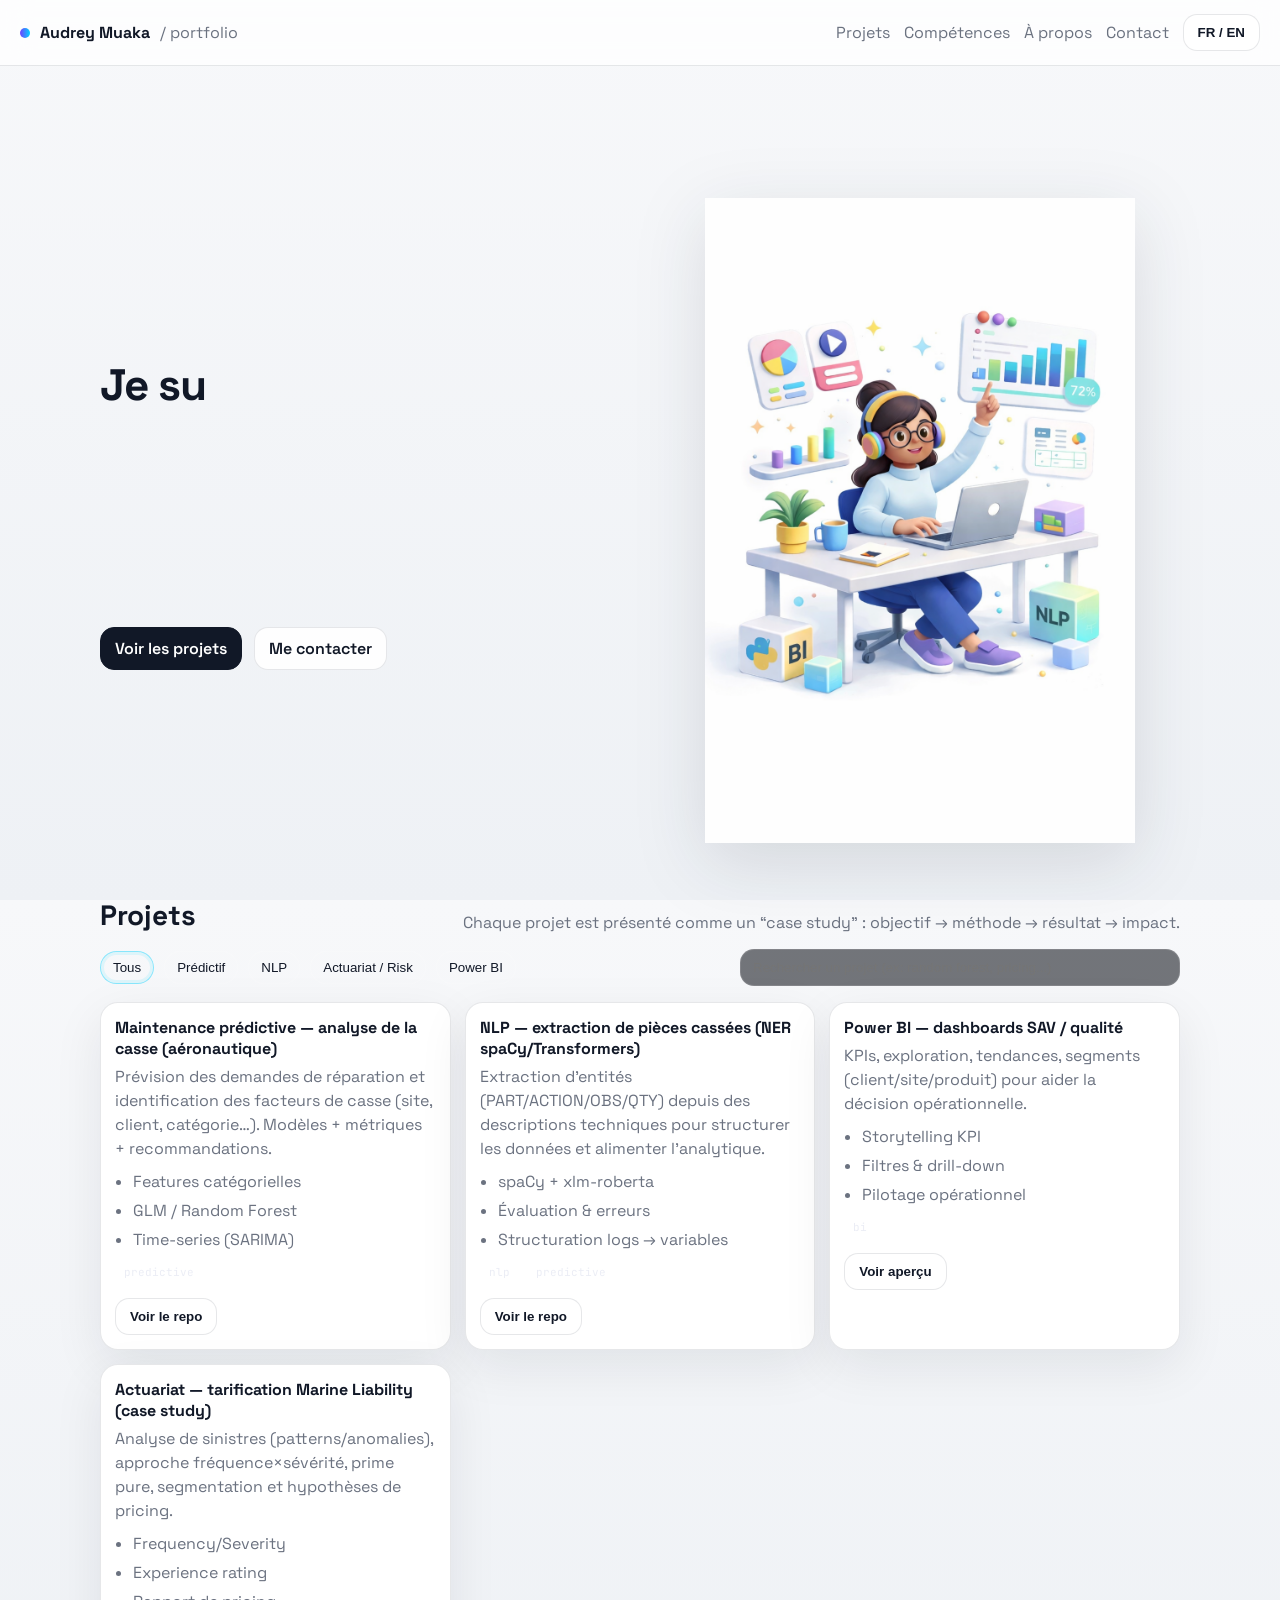
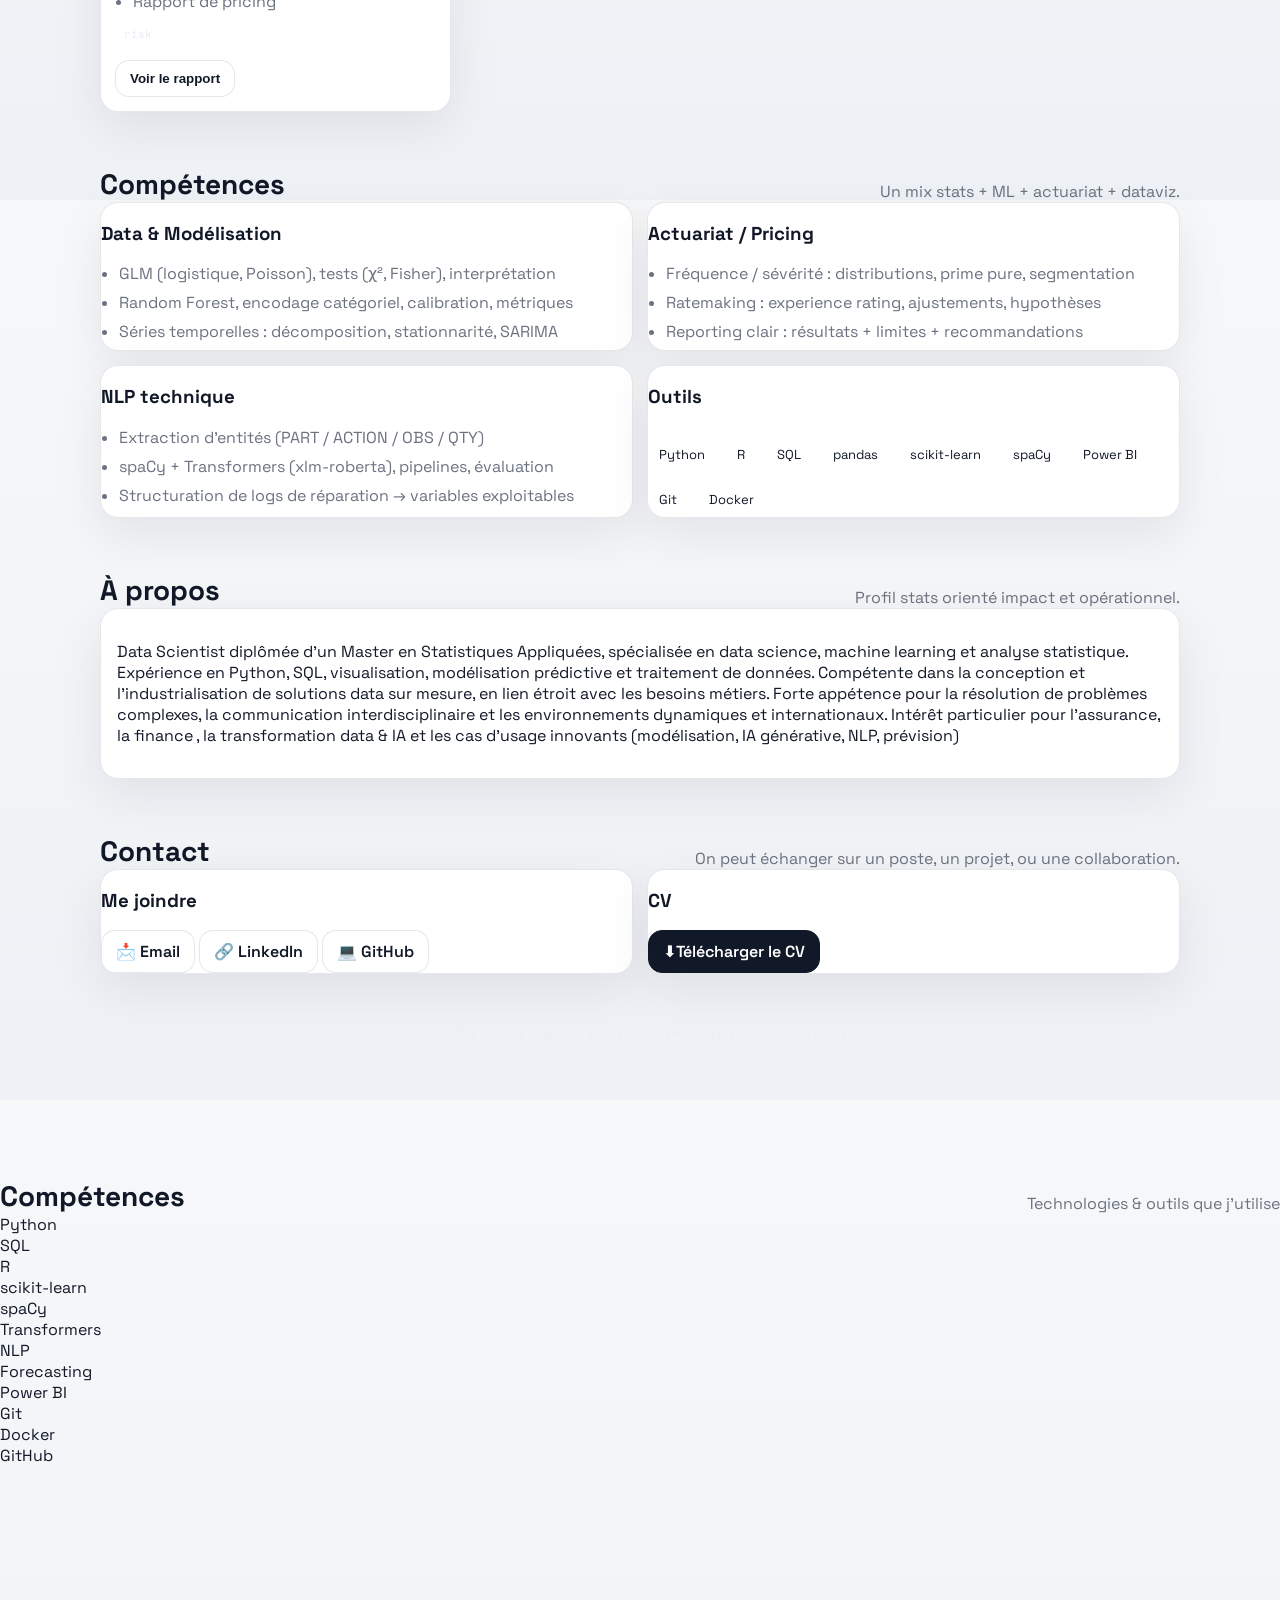
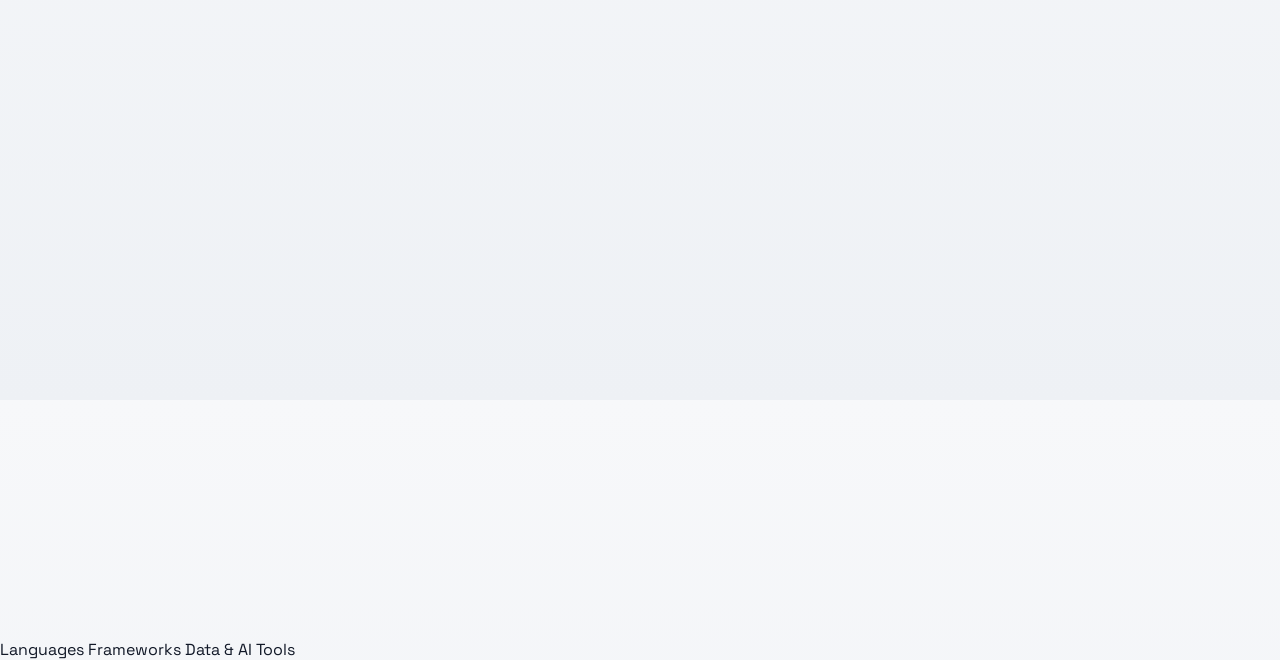
==== index.html @ 226d00ab "Update index.html" ====
<!doctype html>
<html lang="fr" data-lang="fr">
<head>
  <meta charset="utf-8" />
  <meta name="viewport" content="width=device-width,initial-scale=1" />
  <meta name="description" content="Portfolio - Audrey Muaka | Data Scientist" />
  <title>Audrey Muaka — Portfolio</title>

  <link rel="preconnect" href="https://fonts.googleapis.com">
  <link rel="preconnect" href="https://fonts.gstatic.com" crossorigin>
  <link href="https://fonts.googleapis.com/css2?family=Space+Grotesk:wght@400;500;600;700&family=JetBrains+Mono:wght@400;500;700&display=swap" rel="stylesheet">

  <link rel="stylesheet" href="./style.css?v=20" />
</head>

<body>
  
  <!-- <div id="preloader">

  <div class="loader-content">

    <h1 class="loader-name">Audrey Muaka</h1>

    <div class="loader-bar">
      <div class="loader-progress"></div>
    </div>

  </div>

</div> -->

  <div id="preloader">
  <div class="loader-scene">
    <div class="rocket">🚀</div>
    <div class="loader-line"></div>
    <p class="loader-text">Launching portfolio...</p>
  </div>
</div>


  <!-- background effects -->
  <div class="bg-grid" aria-hidden="true"></div>
  <div class="bg-orb orb-1" aria-hidden="true"></div>
  <div class="bg-orb orb-2" aria-hidden="true"></div>
  <div class="noise" aria-hidden="true"></div>

  <header class="topbar">
    <div class="brand">
      <span class="logo-dot"></span>
      <span class="brand-name">Audrey Muaka</span>
      <span class="brand-tag">/ portfolio</span>
    </div>

  <!--  <nav class="nav">
      <a href="#projects" data-i18n="nav_projects">Projets</a>
      <a href="#skills" data-i18n="nav_skills">Compétences</a>
      <a href="#about" data-i18n="nav_about">À propos</a>
      <a href="#contact" data-i18n="nav_contact">Contact</a>

      <button class="btn btn-ghost" id="langBtn" type="button" aria-label="Language switch">
        FR / EN
      </button>
    </nav>-->

<nav class="nav">
  <button class="menu-toggle" id="menuToggle" type="button" aria-label="Ouvrir le menu">
    ☰
  </button>

  <div class="nav-links" id="navLinks">
    <a href="#projects" data-i18n="nav_projects">Projets</a>
    <a href="#skills" data-i18n="nav_skills">Compétences</a>
    <a href="#about" data-i18n="nav_about">À propos</a>
    <a href="#contact" data-i18n="nav_contact">Contact</a>

    <button class="btn btn-ghost" id="langBtn" type="button" aria-label="Language switch">
      FR / EN
    </button>
  </div>
</nav>
    
  </header>

  <main class="container">
    <!-- HERO -->
    <section class="hero">
      <div class="hero-left">
        <!-- <p class="eyebrow" data-i18n="hero_eyebrow">Data Scientist • Statistiques • NLP • Prédictif</p>-->

        <h1 class="title">
          <span id="heroType"></span>
           <!-- <span class="cursor" aria-hidden="true"></span> -->
        </h1>

       <!-- <p class="subtitle" data-i18n="hero_subtitle">
          Focus : maintenance prédictive (aéronautique), extraction d’informations (NLP),
          modélisation (GLM/RF), séries temporelles, dashboards Power BI, et projets actuariat (pricing).
        </p> -->

      <!--  <div class="typing">
          <span class="mono" data-i18n="hero_now">Actuellement :</span>
          <span class="mono" id="typeTarget"></span>
          <span class="cursor" aria-hidden="true"></span>  
        </div>-->

        <div class="hero-cta">
          <a class="btn btn-primary" href="#projects" data-i18n="hero_cta_projects">Voir les projets</a>
          <a class="btn btn-glass" href="#contact" data-i18n="hero_cta_contact">Me contacter</a>
        </div>
      </div>
<!--
        <div class="chips">
          <span class="chip">Python</span>
          <span class="chip">R</span>
          <span class="chip">Power BI</span>
          <span class="chip">spaCy / Transformers</span>
          <span class="chip">GLM</span>
          <span class="chip">Random Forest</span>
        </div>
      </div>
-->
      
      <div class="hero-right">
        <div class="hero-visual">
          <img src="data-hero.png" alt="Illustration data scientist" class="hero-illustration">
        </div>
      </div>
    </section>
 <!--       
      <div class="hero-right">
        <div class="card glass profile-card">
          <div class="profile-top">
            <div class="avatar" aria-hidden="true">
              <div class="avatar-ring"></div>
              <div class="avatar-core"></div>
            </div>
            <div>
              <p class="name">Audrey Muaka</p>
              <p class="role mono" data-i18n="hero_role">Data Scientist • Statistiques</p>
            </div>
          </div>

          <div class="divider"></div>

          <div class="kv">
            <div class="kv-row">
              <span class="kv-k mono" data-i18n="kv_specialties_k">Spécialités</span>
              <span class="kv-v" data-i18n="kv_specialties_v">Prédictif • NLP • QA data • Time series • Pricing</span>
            </div>
            <div class="kv-row">
              <span class="kv-k mono" data-i18n="kv_domains_k">Domaines</span>
              <span class="kv-v" data-i18n="kv_domains_v">Aéronautique • Risk/Assurance • Industrie</span>
            </div>
            <div class="kv-row">
              <span class="kv-k mono" data-i18n="kv_stack_k">Stack</span>
              <span class="kv-v">pandas • scikit-learn • spaCy • Power BI • SQL</span>
            </div>
          </div>

          <div class="divider"></div>

          <div class="quicklinks">
           
            <a class="ql" href="#" target="_blank" rel="noreferrer" data-i18n="link_linkedin">LinkedIn</a>
            <a class="ql" href="https://github.com/admmuaka" target="_blank" rel="noreferrer">GitHub</a>
            <a class="ql" href="#contact" data-i18n="link_email">Email</a>
          </div>
        </div>

        <div class="card glass mini-stats">
          <div class="stat">
            <p class="stat-k mono" data-i18n="stat_projects_k">Projets</p>
            <p class="stat-v" id="statProjects">—</p>
          </div>
          <div class="stat">
            <p class="stat-k mono" data-i18n="stat_focus_k">Focus</p>
            <p class="stat-v" data-i18n="stat_focus_v">Predictive / Actuarial</p>
          </div>
          <div class="stat">
            <p class="stat-k mono" data-i18n="stat_avail_k">Expérience</p>
            <p class="stat-v" data-i18n="stat_avail_v">CDI / CDD / VIE</p>
          </div>
        </div>
      </div>
    </section>
-->
   
    <!-- PROJECTS -->
    <section id="projects" class="section">
      <div class="section-head">
        <h2 data-i18n="projects_title">Projets</h2>
        <p class="section-sub" data-i18n="projects_sub">
          Chaque projet est présenté comme un “case study” : objectif → méthode → résultat → impact.
        </p>
      </div>

      <div class="toolbar">
        <div class="filters">
          <button class="pill active" data-filter="all" data-i18n="filter_all">Tous</button>
          <button class="pill" data-filter="predictive" data-i18n="filter_predictive">Prédictif</button>
          <button class="pill" data-filter="nlp" data-i18n="filter_nlp">NLP</button>
          <button class="pill" data-filter="risk" data-i18n="filter_risk">Actuariat / Risk</button>
          <button class="pill" data-filter="bi" data-i18n="filter_bi">Power BI</button>
        </div>
        <div class="search">
          <input id="searchInput" type="search" data-i18n-placeholder="search_placeholder" placeholder="Rechercher un projet (ex: random forest, pricing...)" />
        </div>
      </div>

      <div class="grid" id="projectsGrid" aria-live="polite"></div>
    </section>

    <!-- SKILLS -->
    <section id="skills" class="section">
      <div class="section-head">
        <h2 data-i18n="skills_title">Compétences</h2>
        <p class="section-sub" data-i18n="skills_sub">Un mix stats + ML + actuariat + dataviz.</p>
      </div>

      <div class="grid-2">
        <div class="card glass">
          <h3 data-i18n="skills_modeling_title">Data & Modélisation</h3>
          <ul class="list">
            <li data-i18n="skills_modeling_1">GLM (logistique, Poisson), tests (χ², Fisher), interprétation</li>
            <li data-i18n="skills_modeling_2">Random Forest, encodage catégoriel, calibration, métriques</li>
            <li data-i18n="skills_modeling_3">Séries temporelles : décomposition, stationnarité, SARIMA</li>
          </ul>
        </div>

        <div class="card glass">
          <h3 data-i18n="skills_act_title">Actuariat / Pricing</h3>
          <ul class="list">
            <li data-i18n="skills_act_1">Fréquence / sévérité : distributions, prime pure, segmentation</li>
            <li data-i18n="skills_act_2">Ratemaking : experience rating, ajustements, hypothèses</li>
            <li data-i18n="skills_act_3">Reporting clair : résultats + limites + recommandations</li>
          </ul>
        </div>

        <div class="card glass">
          <h3 data-i18n="skills_nlp_title">NLP technique</h3>
          <ul class="list">
            <li data-i18n="skills_nlp_1">Extraction d’entités (PART / ACTION / OBS / QTY)</li>
            <li data-i18n="skills_nlp_2">spaCy + Transformers (xlm-roberta), pipelines, évaluation</li>
            <li data-i18n="skills_nlp_3">Structuration de logs de réparation → variables exploitables</li>
          </ul>
        </div>

        <div class="card glass">
          <h3 data-i18n="skills_tools_title">Outils</h3>
          <div class="badges">
            <span class="badge">Python</span>
            <span class="badge">R</span>
            <span class="badge">SQL</span>
            <span class="badge">pandas</span>
            <span class="badge">scikit-learn</span>
            <span class="badge">spaCy</span>
            <span class="badge">Power BI</span>
            <span class="badge">Git</span>
            <span class="badge">Docker</span>
          </div>
        </div>
      </div>
    </section>

    <!-- ABOUT -->
    <section id="about" class="section">
      <div class="section-head">
        <h2 data-i18n="about_title">À propos</h2>
        <p class="section-sub" data-i18n="about_sub">Profil stats orienté impact et opérationnel.</p>
      </div>

      <div class="card glass about">
        <p data-i18n="about_p1">
          Data Scientist diplômée d’un Master en Statistiques Appliquées, spécialisée en data science, machine learning et analyse statistique.<br><br>
Expérience en Python, SQL, visualisation, modélisation prédictive et traitement de données. Compétente dans la conception et l’industrialisation de solutions data sur mesure, en lien étroit avec les besoins métiers.<br><br>
Forte appétence pour la résolution de problèmes complexes, la communication interdisciplinaire et les environnements dynamiques et internationaux.<br><br>
Intérêt particulier pour l’assurance, la finance , la transformation data & IA et les cas d’usage innovants (modélisation, IA générative, NLP, prévision)
        </p>
        <p class="mono tiny" data-i18n="about_hint">
    
        </p>
      </div>
    </section>

    <!-- CONTACT -->
    <section id="contact" class="section">
      <div class="section-head">
        <h2 data-i18n="contact_title">Contact</h2>
        <p class="section-sub" data-i18n="contact_sub">On peut échanger sur un poste, un projet, ou une collaboration.</p>
      </div>

      <div class="grid-2">
        <div class="card glass">
          <h3 data-i18n="contact_reach_title">Me joindre</h3>
          <!--<p class="muted" data-i18n="contact_reach_sub">Remplace les liens ci-dessous par les tiens :</p>-->
          <div class="contact-links">
            <a class="btn btn-glass" href="mailto:audrey.muaka09@email.com">📩 Email</a>
            <a class="btn btn-glass" href="https://www.linkedin.com/in/audreyy761b5" target="_blank" rel="noreferrer">🔗 LinkedIn</a>
            <a class="btn btn-glass" href="https://github.com/admmuaka" target="_blank" rel="noreferrer">💻 GitHub</a>
          </div>
        </div>

        <div class="card glass">
          <h3>CV</h3>
          <p class="muted" data-i18n="cv_sub">
            <!--Mon CV -->
          </p>
          <a class="btn btn-primary" id="cvBtn" href="CV_MUAKA_Audrey_DS.pdf" target="_blank">
            ⬇️ <span data-i18n="cv_download">Télécharger le CV</span>
          </a>
        </div>
      </div>
    </section>

    <footer class="footer">
      <p class="mono tiny">© <span id="year"></span> Audrey Muaka • Built on GitHub Pages • Futuristic UI</p>
    </footer>
  </main>

  <script src="./script.js"></script>
</body>
</html>

<section id="skills-network" class="section">
  <div class="section-head">
    <h2>Compétences</h2>
    <p class="section-sub">Technologies & outils que j’utilise</p>
  </div>

  <div class="skills-map">
    <div class="skill-node lang" style="top: 40px; left: 60px;">Python</div>
    <div class="skill-node lang" style="top: 70px; left: 180px;">SQL</div>
    <div class="skill-node lang" style="top: 140px; left: 120px;">R</div>

    <div class="skill-node framework" style="top: 70px; left: 320px;">scikit-learn</div>
    <div class="skill-node framework" style="top: 150px; left: 260px;">spaCy</div>
    <div class="skill-node framework" style="top: 120px; left: 420px;">Transformers</div>

    <div class="skill-node data" style="top: 220px; left: 180px;">NLP</div>
    <div class="skill-node data" style="top: 260px; left: 330px;">Forecasting</div>
    <div class="skill-node data" style="top: 220px; left: 470px;">Power BI</div>

    <div class="skill-node tool" style="top: 320px; left: 120px;">Git</div>
    <div class="skill-node tool" style="top: 330px; left: 260px;">Docker</div>
    <div class="skill-node tool" style="top: 320px; left: 430px;">GitHub</div>

    <svg class="skills-lines" viewBox="0 0 700 420" preserveAspectRatio="none">
      <line x1="90" y1="60" x2="210" y2="90" />
      <line x1="210" y1="90" x2="150" y2="160" />
      <line x1="210" y1="90" x2="350" y2="95" />
      <line x1="350" y1="95" x2="290" y2="175" />
      <line x1="350" y1="95" x2="450" y2="140" />
      <line x1="290" y1="175" x2="210" y2="245" />
      <line x1="290" y1="175" x2="360" y2="285" />
      <line x1="450" y1="140" x2="500" y2="245" />
      <line x1="210" y1="245" x2="150" y2="345" />
      <line x1="360" y1="285" x2="280" y2="350" />
      <line x1="500" y1="245" x2="460" y2="340" />
      <line x1="150" y1="345" x2="280" y2="350" />
      <line x1="280" y1="350" x2="460" y2="340" />
    </svg>
  </div>

  <div class="skills-legend">
    <span class="legend-pill lang">Languages</span>
    <span class="legend-pill framework">Frameworks</span>
    <span class="legend-pill data">Data & AI</span>
    <span class="legend-pill tool">Tools</span>
  </div>
</section>
---- style.css ----
:root{
  --bg:#FFFFFF;
  --bg2:#F4F6FA;

  --text:#111827;
  --txt: var(--text);
  --muted:#6B7280;

  --card:#FFFFFF;
  --border:rgba(0,0,0,.08);

  --primary:#4F46E5;    /* petite touche couleur */
  --secondary:#22C55E;  /* accent léger */

  --sans:"Space Grotesk", system-ui, sans-serif;
  --mono:"JetBrains Mono", monospace;
  --r:18px;
}
*{box-sizing:border-box}
html,body{height:100%}
body{
  margin:0;
  font-family:var(--sans);
  color:var(--txt);
  background: radial-gradient(1100px 700px at 20% 20%, rgba(110,66,255,.25), transparent 60%),
              radial-gradient(900px 700px at 80% 40%, rgba(0,209,255,.18), transparent 55%),
              radial-gradient(1200px 900px at 40% 90%, rgba(0,255,163,.10), transparent 60%),
              var(--bg);
  overflow-x:hidden;
}

.bg-grid{
  position:fixed; inset:0;
  background-image: linear-gradient(rgba(255,255,255,.05) 1px, transparent 1px),
                    linear-gradient(90deg, rgba(255,255,255,.05) 1px, transparent 1px);
  background-size: 44px 44px;
  mask-image: radial-gradient(closest-side, rgba(0,0,0,.75), transparent);
  opacity:.35;
  pointer-events:none;
}
.bg-orb{
  position:fixed; width:520px; height:520px; border-radius:999px;
  filter: blur(40px);
  opacity:.35;
  pointer-events:none;
}
.orb-1{left:-120px; top:120px; background:rgba(110,66,255,.65)}
.orb-2{right:-140px; top:260px; background:rgba(0,209,255,.55)}
.noise{
  position:fixed; inset:0; pointer-events:none; opacity:.06;
  background-image:url("data:image/svg+xml,%3Csvg xmlns='http://www.w3.org/2000/svg' width='180' height='180'%3E%3Cfilter id='n'%3E%3CfeTurbulence type='fractalNoise' baseFrequency='.9' numOctaves='3' stitchTiles='stitch'/%3E%3C/filter%3E%3Crect width='180' height='180' filter='url(%23n)' opacity='.55'/%3E%3C/svg%3E");
}

.container{max-width:1120px; margin:0 auto; padding:92px 20px 70px}

/*.topbar{
  position:sticky; top:0; z-index:10;
  display:flex; align-items:center; justify-content:space-between;
  padding:14px 20px;
  backdrop-filter: blur(12px);
  background:rgba(7,10,18,.55);
  border-bottom:1px solid rgba(255,255,255,.08);
} */

.topbar{
  position:sticky;
  top:0;
  z-index:10;
  position:relative;
  display:flex;
  align-items:center;
  justify-content:space-between;
  padding:14px 20px;
  backdrop-filter: blur(12px);
  background:rgba(7,10,18,.55);
  border-bottom:1px solid rgba(255,255,255,.08);
}
.brand{display:flex; align-items:center; gap:10px}
.logo-dot{width:10px; height:10px; border-radius:999px; background:linear-gradient(90deg,#6e42ff,#00d1ff)}
.brand-name{font-weight:700}
.brand-tag{color:var(--muted)}
.nav{display:flex; align-items:center; gap:14px; flex-wrap:wrap}
.nav a{color:var(--muted); text-decoration:none}
.nav a:hover{color:var(--txt)}

.mono{font-family:var(--mono)}
.tiny{font-size:12px}
.muted{color:var(--muted)}

/*.hero{display:grid; grid-template-columns: 1.3fr 1fr; gap:26px; align-items:start; padding-top:18px}*/
.hero{display:grid; grid-template-columns: 1fr 1fr; gap:40px; align-items:center; padding-top:40px}

@media (max-width: 920px){ .hero{grid-template-columns:1fr} }

.eyebrow{color:var(--muted); margin:0 0 12px}
/*.title{font-size:44px; line-height:1.02; margin:0 0 14px; letter-spacing:-.02em} */
/*.title{font-size: clamp(32px, 5vw, 44px); line-height:1.05; margin:0 0 14px; letter-spacing:-.02em; height: 5.8em;} */
/*@media (max-width: 560px){ .title{font-size:40px} } */

.neon{
  background: linear-gradient(90deg, #6e42ff, #00d1ff);
  -webkit-background-clip:text;
  background-clip:text;
  color:transparent;
}
.subtitle{color:var(--muted); margin:0 0 16px; max-width:58ch}

.typing{display:flex; gap:10px; align-items:center; margin:10px 0 16px}
/*.cursor{width:10px; height:18px; display:inline-block; background:rgba(233,236,244,.9); animation:blink 1s steps(1) infinite}*/
@keyframes blink{50%{opacity:0}}

.hero-cta{display:flex; gap:12px; flex-wrap:wrap; margin:8px 0 14px}

.chips{display:flex; gap:10px; flex-wrap:wrap}
.chip{
  padding:8px 12px;
  border-radius:999px;
  border:1px solid rgba(255,255,255,.12);
  background:rgba(255,255,255,.05);
  font-size:13px;
}

.card{
  border-radius: var(--r);
  border:1px solid rgba(255,255,255,.10);
  background: var(--card);
  box-shadow: 0 20px 60px rgba(0,0,0,.35);
}
.glass{backdrop-filter: blur(12px)}
.profile-card{padding:16px}
.profile-top{display:flex; gap:14px; align-items:center}
.avatar{position:relative; width:44px; height:44px}
.avatar-ring{
  position:absolute; inset:-3px; border-radius:999px;
  background: conic-gradient(from 180deg, #6e42ff, #00d1ff, #6e42ff);
  filter: blur(.2px);
}
.avatar-core{
  position:absolute; inset:5px; border-radius:999px; background:rgba(7,10,18,.9);
  border:1px solid rgba(255,255,255,.18);
}
.name{margin:0; font-weight:700}
.role{margin:2px 0 0; color:var(--muted)}
.divider{height:1px; background:rgba(255,255,255,.10); margin:14px 0}

.kv{display:flex; flex-direction:column; gap:10px}
.kv-row{display:flex; justify-content:space-between; gap:14px}
.kv-k{color:var(--muted)}
.kv-v{color:var(--txt); text-align:right}

.quicklinks{display:flex; gap:12px; flex-wrap:wrap}
.ql{color:var(--txt); text-decoration:none; padding:8px 10px; border-radius:12px; border:1px solid rgba(255,255,255,.10); background:rgba(255,255,255,.04)}
.ql:hover{background:rgba(255,255,255,.07)}

.mini-stats{display:flex; gap:10px; padding:14px; margin-top:12px}
.stat{flex:1}
.stat-k{color:var(--muted); margin:0}
.stat-v{margin:6px 0 0; font-weight:700}

.section{margin-top:54px}
.section-head{display:flex; align-items:flex-end; justify-content:space-between; gap:14px; flex-wrap:wrap}
.section-head h2{margin:0; font-size:28px}
.section-sub{margin:6px 0 0; color:var(--muted)}

.toolbar{display:flex; gap:12px; align-items:center; justify-content:space-between; flex-wrap:wrap; margin:16px 0}
.filters{display:flex; gap:10px; flex-wrap:wrap}
.pill{
  border-radius:999px;
  border:1px solid rgba(255,255,255,.12);
  background:rgba(255,255,255,.05);
  color:var(--txt);
  padding:8px 12px;
  cursor:pointer;
}
.pill.active{border-color:rgba(0,209,255,.45); box-shadow: 0 0 0 3px rgba(0,209,255,.10) inset}
.search input{
  width:min(440px, 78vw);
  padding:10px 12px;
  border-radius:14px;
  border:1px solid rgba(255,255,255,.12);
  background:rgba(7,10,18,.55);
  color:var(--txt);
  outline:none;
}

.grid{display:grid; grid-template-columns:repeat(3, 1fr); gap:14px}
@media (max-width: 980px){ .grid{grid-template-columns:repeat(2,1fr)} }
@media (max-width: 640px){ .grid{grid-template-columns:1fr} }

.project{padding:14px}
.project h3{margin:0 0 6px; font-size:16px}
.project p{margin:0 0 10px; color:var(--muted); line-height:1.5}
.tags{display:flex; gap:8px; flex-wrap:wrap; margin-top:8px}
.tag{
  font-family:var(--mono);
  font-size:11px;
  padding:6px 8px;
  border-radius:999px;
  border:1px solid rgba(255,255,255,.12);
  background:rgba(255,255,255,.04);
  color:rgba(233,236,244,.92);
}

.grid-2{display:grid; grid-template-columns:repeat(2,1fr); gap:14px}
@media (max-width: 820px){ .grid-2{grid-template-columns:1fr} }

.list{margin:10px 0 0; padding-left:18px; color:var(--muted)}
.list li{margin:8px 0}

.badges{display:flex; gap:10px; flex-wrap:wrap; padding:10px 0 0}
.badge{padding:8px 10px; border-radius:12px; border:1px solid rgba(255,255,255,.10); background:rgba(255,255,255,.04); font-size:13px}

.about{padding:16px}
.footer{margin-top:52px; text-align:center; color:rgba(233,236,244,.65)}

.btn{
  display:inline-flex; align-items:center; justify-content:center;
  padding:10px 14px;
  border-radius:14px;
  border:1px solid rgba(255,255,255,.12);
  text-decoration:none;
  color:var(--txt);
  cursor:pointer;
  font-weight:600;
  background:rgba(255,255,255,.04);
}
.btn:hover{background:rgba(255,255,255,.07)}
.btn-primary{
  background:linear-gradient(90deg, rgba(110,66,255,.85), rgba(0,209,255,.75));
  border-color:rgba(255,255,255,.18);
}
.btn-primary:hover{filter:brightness(1.06)}
.btn-glass{background:rgba(255,255,255,.05)}
.btn-ghost{background:transparent}
/* BACKGROUND */
body{
  background: linear-gradient(180deg, var(--bg), var(--bg2));
}

/* CARDS blanches comme sur le template */
.card{
  background: var(--card);
  color:#2f3640;
}

/* TITRES avec accent rouge */
.neon{
  color: var(--primary);
}

/* BOUTONS */
.btn-primary{
  background: linear-gradient(90deg, var(--primary), var(--secondary));
  border:none;
  color:#fff;
}

/* TOPBAR */
.topbar{
  background: rgba(47,54,64,0.85);
  color: white;
}

/* LINKS */
.nav a{
  color:#dcdde1;
}

.nav a:hover{
  color:white;
}
.neon{
  color: inherit !important;
  text-shadow: none !important;
  filter: none !important;
}
/* ===== CLEAN MODERN OVERRIDE (NO NEON / NO ORBS) ===== */

/* 1) stop the "orbs/grid/noise" layers */
.bg-grid, .bg-orb, .noise { display:none !important; }

/* 2) modern neutral background */
:root{
  --bg:#F7F8FA;
  --bg2:#EEF1F5;
  --text:#111827;
  --muted:#6B7280;
  --card:#FFFFFF;
  --border:rgba(17,24,39,.10);

  /* accents sobres */
  --primary:#2F3640;
  --secondary:#4B5563;
}

/* 3) make sure body uses the right variables */
body{
  color: var(--text) !important;
  background: linear-gradient(180deg, var(--bg), var(--bg2)) !important;
}

/* 4) remove neon effect everywhere */
.neon{
  color: inherit !important;
  background: none !important;
  -webkit-background-clip: initial !important;
  background-clip: initial !important;
  text-shadow: none !important;
  filter: none !important;
}

/* 5) clean topbar */
.topbar{
  background: rgba(255,255,255,.75) !important;
  border-bottom: 1px solid var(--border) !important;
  backdrop-filter: blur(14px) !important;
  color: var(--text) !important;
}
.nav a{ color: var(--muted) !important; }
.nav a:hover{ color: var(--text) !important; }

/* 6) cards clean */
.card{
  background: var(--card) !important;
  border: 1px solid var(--border) !important;
  box-shadow: 0 16px 50px rgba(15,23,42,.08) !important;
  color: var(--text) !important;
}

/* 7) buttons sober */
.btn{
  border: 1px solid var(--border) !important;
  background: rgba(255,255,255,.9) !important;
  color: var(--text) !important;
}
.btn-primary{
  background: #111827 !important;
  border-color: #111827 !important;
  color: #fff !important;
}
/* HERO multi-line typing */
/*#heroType{
  white-space: pre-line;         
  display:inline-block;
}*/

/* curseur un peu plus visible dans un grand titre */
/*.title .cursor{
  width:10px;
  height:1em;
  display:inline-block;
  margin-left:6px;
  background: rgba(17,24,39,.65);
  animation: blink 1s steps(1) infinite;
}
@keyframes blink{50%{opacity:0}} */


/* #heroType {
  white-space: normal;
  max-width: 22ch;
  line-height: 1.3;
} */

#heroType {
  display: block;
  white-space: normal;
  max-width: 22ch;
  line-height: 1.3;
  /*height: 3.2em;
  overflow: hidden;*/
}
/*.title{
    min-height: 5.8em;
} */
.title{font-size: clamp(32px, 5vw, 44px); 
       line-height:1.05; 
       margin:0 0 14px; 
       letter-spacing:-.02em; 
       min-height: 5.8em;}

#typeTarget{
  display: inline-block;
  width: 34ch;
}

.typing{
  min-height: 1.8em;
}

/* #preloader{
  position:fixed;
  inset:0;
  background:#F7F8FA;
  display:flex;
  align-items:center;
  justify-content:center;
  z-index:9999;
  transition:opacity .6s ease, visibility .6s ease;
}

.loader-content{
  text-align:center;
}

.loader-name{
  font-size:40px;
  margin-bottom:30px;
  font-weight:700;
}

.loader-bar{
  width:200px;
  height:6px;
  background:#e5e7eb;
  border-radius:10px;
  overflow:hidden;
}

.loader-progress{
  height:100%;
  width:0%;
  background:#6366F1;
  animation:loadbar 1.8s ease forwards;
}

@keyframes loadbar{
  0%{width:0%}
  100%{width:100%}
}


#preloader{
  position: fixed;
  inset: 0;
  background: #F7F8FA;
  display: flex;
  align-items: center;
  justify-content: center;
  z-index: 9999;
  transition: opacity .6s ease, visibility .6s ease;
}

.loader-scene{
  width: min(80vw, 420px);
  text-align: center;
}

.loader-line{
  position: relative;
  width: 100%;
  height: 4px;
  background: rgba(17,24,39,.12);
  border-radius: 999px;
  overflow: hidden;
  margin: 18px 0 16px;
}

.rocket{
  font-size: 40px;
  width: fit-content;
  animation: rocketMove 2.2s ease-in-out forwards;
  transform: translateX(0);
}

.loader-text{
  margin: 0;
  font-family: var(--mono);
  color: #6B7280;
  font-size: 14px;
  letter-spacing: .08em;
}

@keyframes rocketMove{
  0%{
    transform: translateX(0) rotate(0deg);
    opacity: 0.2;
  }
  15%{
    opacity: 1;
  }
  100%{
    transform: translateX(calc(min(80vw, 420px) - 48px)) rotate(8deg);
    opacity: 1;
  }
}
*/

/* ================= PRELOADER ================= */

#preloader{
  position: fixed;
  inset: 0;
  background: #F7F8FA;
  display: flex;
  align-items: center;
  justify-content: center;
  z-index: 9999;
  transition: opacity .6s ease, visibility .6s ease;
}

/* container animation */
.loader-scene{
  width: min(80vw, 420px);
  text-align: center;
}

/* rocket */
.rocket{
  font-size: 42px;
  width: fit-content;
  animation: rocketMove 2.2s ease-in-out forwards;
}

/* progress line */
.loader-line{
  position: relative;
  width: 100%;
  height: 4px;
  background: rgba(17,24,39,.12);
  border-radius: 999px;
  overflow: hidden;
  margin: 18px 0 16px;
}

/* animated progress */
.loader-line::after{
  content:"";
  position:absolute;
  inset:0;
  width:0%;
  background:#111827;
  animation: lineLoad 2.2s ease-in-out forwards;
}

/* text */
.loader-text{
  margin:0;
  font-family: var(--mono);
  color:#6B7280;
  font-size:14px;
  letter-spacing:.08em;
}

/* animations */

@keyframes rocketMove{
  0%{
    transform: translateX(0) rotate(0deg);
    opacity:0.2;
  }

  15%{
    opacity:1;
  }

  100%{
    transform: translateX(calc(min(80vw,420px) - 48px)) rotate(8deg);
    opacity:1;
  }
}

@keyframes lineLoad{
  from{width:0%}
  to{width:100%}
}

/*.menu-toggle{
  display:none;
  font-size:28px;
  background:none;
  border:none;
  cursor:pointer;
}

.nav-links{
  display:flex;
  gap:14px;
  align-items:center;
}*/

/* version mobile */

/* @media (max-width:768px){

  .menu-toggle{
  display:none;
  font-size:32px;
  background:none;
  border:none;
  cursor:pointer;
  color:var(--text);
  line-height:1;
}

.nav-links{
  display:flex;
  gap:14px;
  align-items:center;
}

@media (max-width:768px){

  .nav{
    position:relative;
  }

  .menu-toggle{
    display:block;
    z-index:1002;
  }

  .nav-links{
    position:absolute;
    top:60px;
    right:0;
    min-width:220px;
    background:#fff;
    border:1px solid rgba(17,24,39,.08);
    border-radius:16px;
    padding:18px;
    box-shadow:0 12px 30px rgba(0,0,0,.10);

    flex-direction:column;
    align-items:flex-start;
    gap:16px;

    display:none;
    z-index:1001;
  }

  .nav-links.active{
    display:flex;
  }

  .nav-links a,
  .nav-links button{
    width:100%;
  }
}
@media (max-width:768px){
  .topbar{
    padding:14px 12px;
  }

  .nav{
    margin-left:auto;
  }

  .menu-toggle{
    display:block;
    margin:0;
    padding:0;
  }
} */


.menu-toggle{
  display:none;
  font-size:32px;
  background:none;
  border:none;
  cursor:pointer;
  color:var(--text);
  line-height:1;
}

.nav-links{
  display:flex;
  gap:14px;
  align-items:center;
}

/* ===== MOBILE ===== */

@media (max-width:768px){

  .topbar{
    position: relative;
    padding: 14px 12px;
    display: flex;
    align-items: center;
  }

  .brand{
    display: flex;
    align-items: center;
    gap: 10px;
    max-width: calc(100% - 52px);
  }

  .nav{
    position: absolute;
    right: 6px;
    top: 50%;
    transform: translateY(-50%);
    display: flex;
    align-items: center;
    margin: 0;
  }

  .menu-toggle{
    display: block;
    margin: 0;
    padding: 0;
    border: none;
    background: none;
    font-size: 32px;
    line-height: 1;
    color: var(--text);
  }

  .nav-links{
    position: absolute;
    top: 48px;
    right: 0;
    min-width: 220px;
    background: #fff;
    border: 1px solid rgba(17,24,39,.08);
    border-radius: 16px;
    padding: 18px;
    box-shadow: 0 12px 30px rgba(0,0,0,.10);
    flex-direction: column;
    align-items: flex-start;
    gap: 16px;
    display: none;
    z-index: 1001;
  }

  .nav-links.active{
    display: flex;
  }

  .nav-links a,
  .nav-links button{
    width: 100%;
  }
}

.hero-right{
  display:flex;
  align-items:center;
  justify-content:center;
}

.hero-visual{
  width:100%;
  display:flex;
  align-items:center;
  justify-content:center;
}

.hero-illustration{
  width:min(100%, 430px);
  height:auto;
  display:block;
  animation: floatHero 4s ease-in-out infinite;
  filter: drop-shadow(0 18px 35px rgba(15,23,42,.12));
}

@keyframes floatHero{
  0%{ transform: translateY(0); }
  50%{ transform: translateY(-10px); }
  100%{ transform: translateY(0); }
}

.hero-left{
  max-width:620px;
}
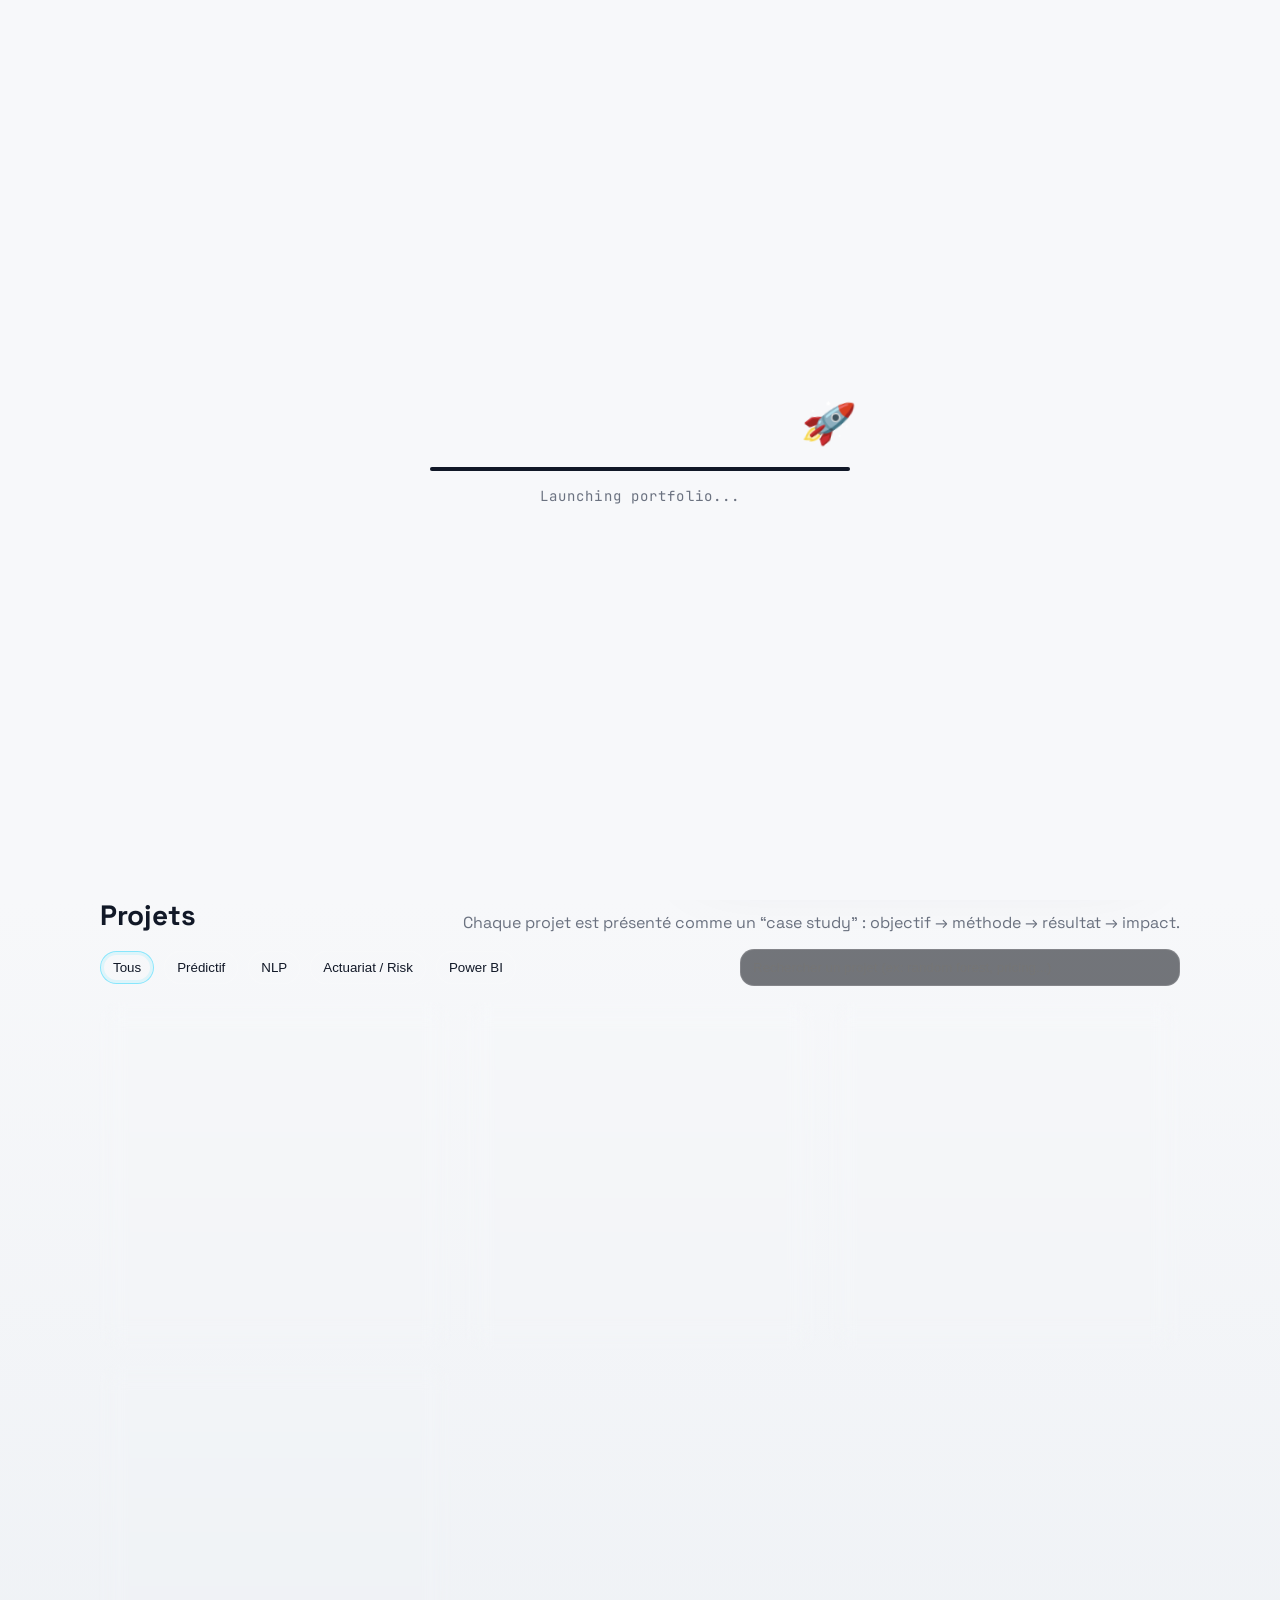
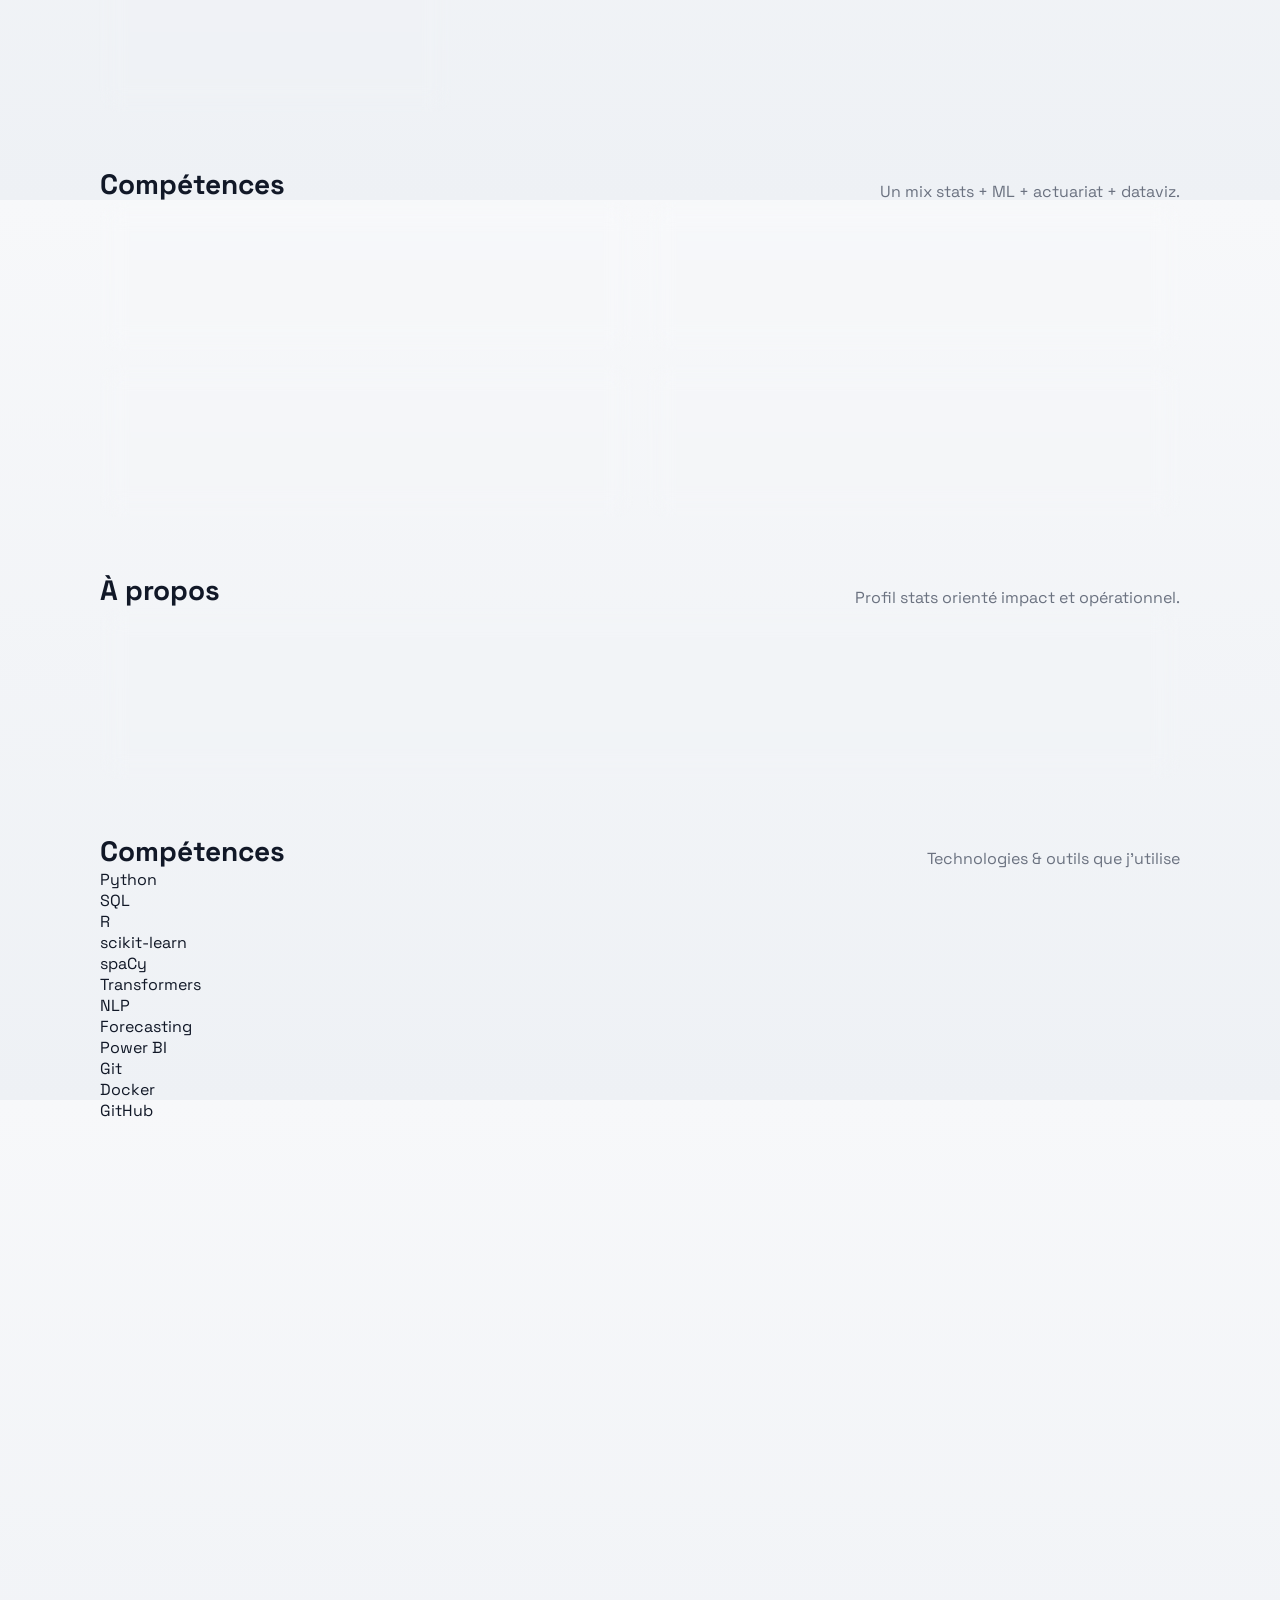
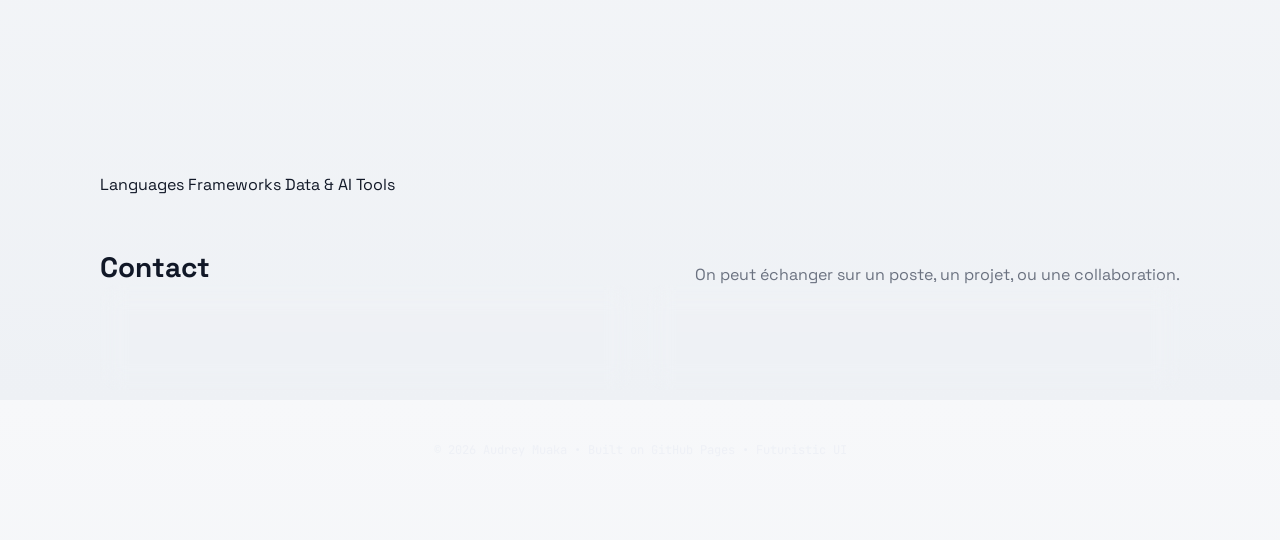
==== commit 3afd312e: "Update index.html" ====
--- a/index.html
+++ b/index.html
@@ -282,46 +282,9 @@
       </div>
     </section>
 
-    <!-- CONTACT -->
-    <section id="contact" class="section">
-      <div class="section-head">
-        <h2 data-i18n="contact_title">Contact</h2>
-        <p class="section-sub" data-i18n="contact_sub">On peut échanger sur un poste, un projet, ou une collaboration.</p>
-      </div>
-
-      <div class="grid-2">
-        <div class="card glass">
-          <h3 data-i18n="contact_reach_title">Me joindre</h3>
-          <!--<p class="muted" data-i18n="contact_reach_sub">Remplace les liens ci-dessous par les tiens :</p>-->
-          <div class="contact-links">
-            <a class="btn btn-glass" href="mailto:audrey.muaka09@email.com">📩 Email</a>
-            <a class="btn btn-glass" href="https://www.linkedin.com/in/audreyy761b5" target="_blank" rel="noreferrer">🔗 LinkedIn</a>
-            <a class="btn btn-glass" href="https://github.com/admmuaka" target="_blank" rel="noreferrer">💻 GitHub</a>
-          </div>
-        </div>
-
-        <div class="card glass">
-          <h3>CV</h3>
-          <p class="muted" data-i18n="cv_sub">
-            <!--Mon CV -->
-          </p>
-          <a class="btn btn-primary" id="cvBtn" href="CV_MUAKA_Audrey_DS.pdf" target="_blank">
-            ⬇️ <span data-i18n="cv_download">Télécharger le CV</span>
-          </a>
-        </div>
-      </div>
-    </section>
-
-    <footer class="footer">
-      <p class="mono tiny">© <span id="year"></span> Audrey Muaka • Built on GitHub Pages • Futuristic UI</p>
-    </footer>
-  </main>
-
-  <script src="./script.js"></script>
-</body>
-</html>
-
-<section id="skills-network" class="section">
+  <!-- SKILLS NETWORK -->
+
+  <section id="skills-network" class="section">
   <div class="section-head">
     <h2>Compétences</h2>
     <p class="section-sub">Technologies & outils que j’utilise</p>
@@ -371,3 +334,45 @@
 
 
 
+
+    
+
+    <!-- CONTACT -->
+    <section id="contact" class="section">
+      <div class="section-head">
+        <h2 data-i18n="contact_title">Contact</h2>
+        <p class="section-sub" data-i18n="contact_sub">On peut échanger sur un poste, un projet, ou une collaboration.</p>
+      </div>
+
+      <div class="grid-2">
+        <div class="card glass">
+          <h3 data-i18n="contact_reach_title">Me joindre</h3>
+          <!--<p class="muted" data-i18n="contact_reach_sub">Remplace les liens ci-dessous par les tiens :</p>-->
+          <div class="contact-links">
+            <a class="btn btn-glass" href="mailto:audrey.muaka09@email.com">📩 Email</a>
+            <a class="btn btn-glass" href="https://www.linkedin.com/in/audreyy761b5" target="_blank" rel="noreferrer">🔗 LinkedIn</a>
+            <a class="btn btn-glass" href="https://github.com/admmuaka" target="_blank" rel="noreferrer">💻 GitHub</a>
+          </div>
+        </div>
+
+        <div class="card glass">
+          <h3>CV</h3>
+          <p class="muted" data-i18n="cv_sub">
+            <!--Mon CV -->
+          </p>
+          <a class="btn btn-primary" id="cvBtn" href="CV_MUAKA_Audrey_DS.pdf" target="_blank">
+            ⬇️ <span data-i18n="cv_download">Télécharger le CV</span>
+          </a>
+        </div>
+      </div>
+    </section>
+
+    <footer class="footer">
+      <p class="mono tiny">© <span id="year"></span> Audrey Muaka • Built on GitHub Pages • Futuristic UI</p>
+    </footer>
+  </main>
+
+  <script src="./script.js"></script>
+</body>
+</html>
+
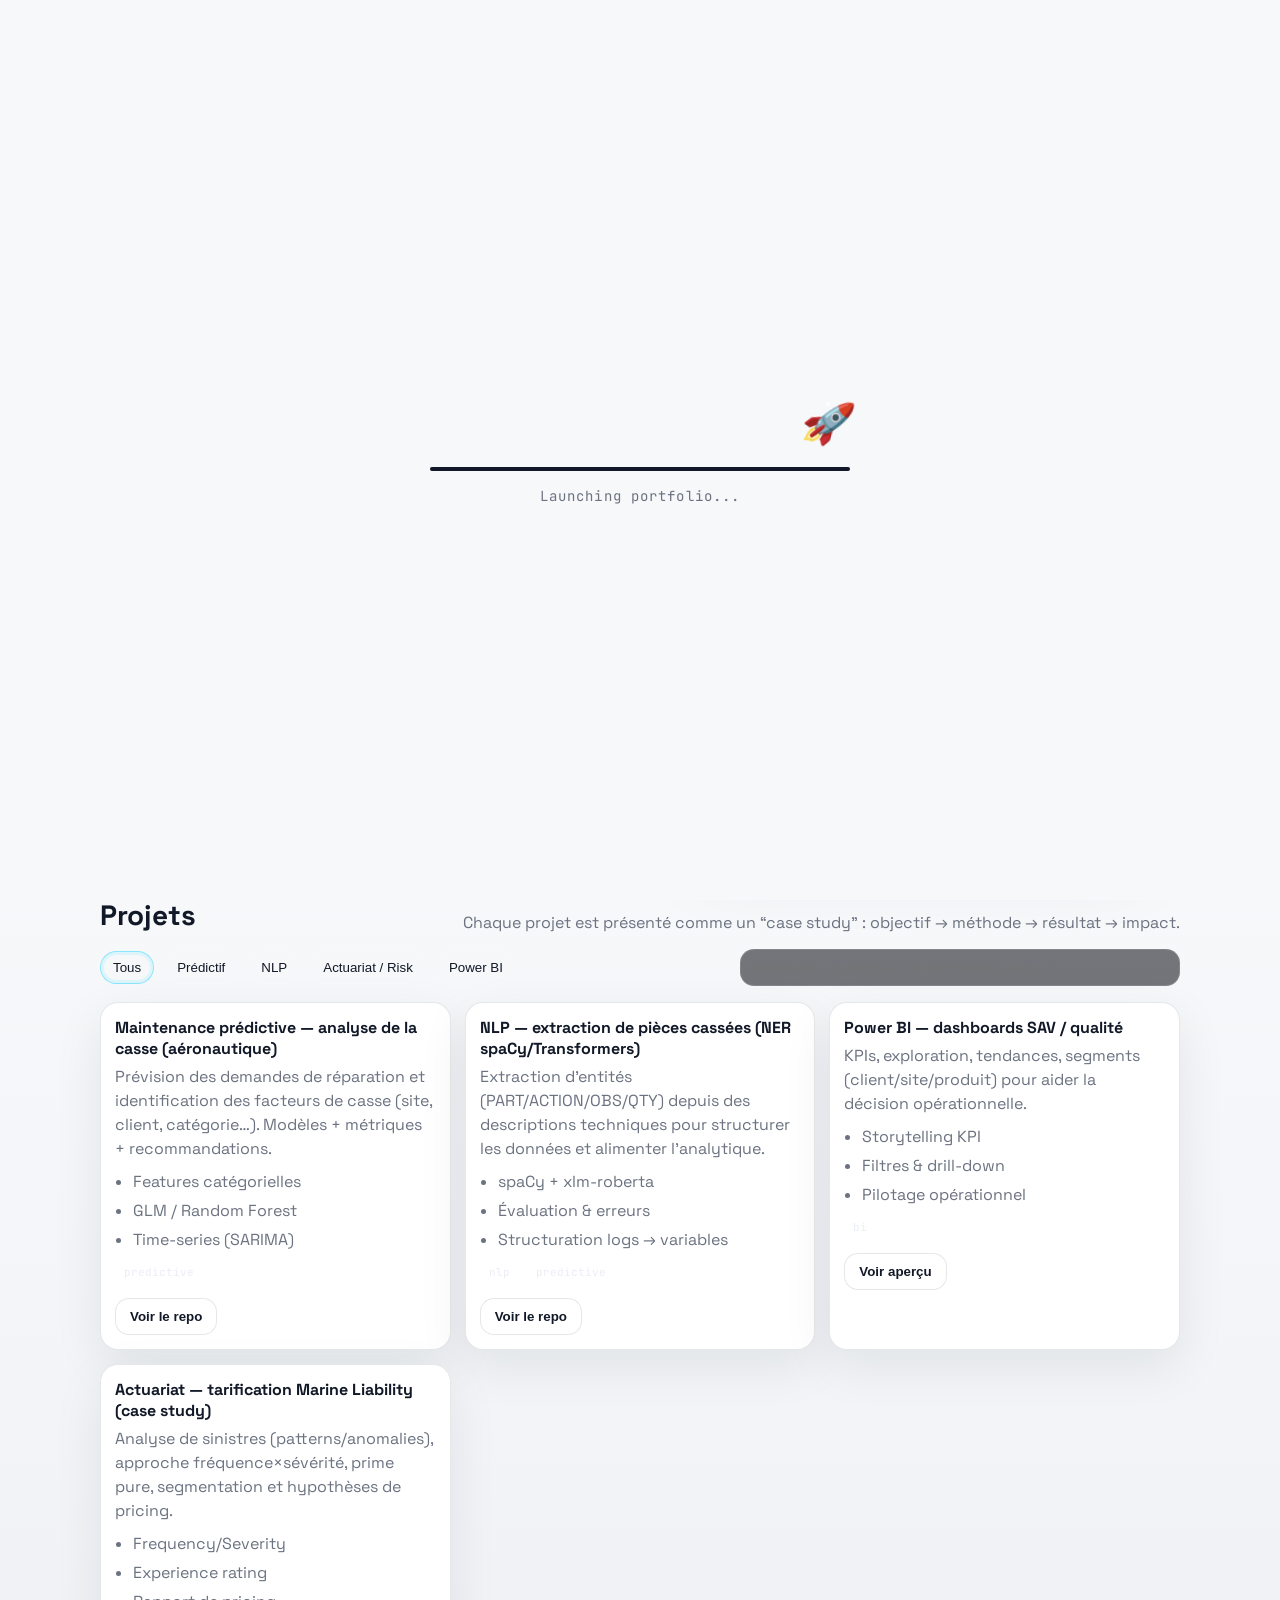
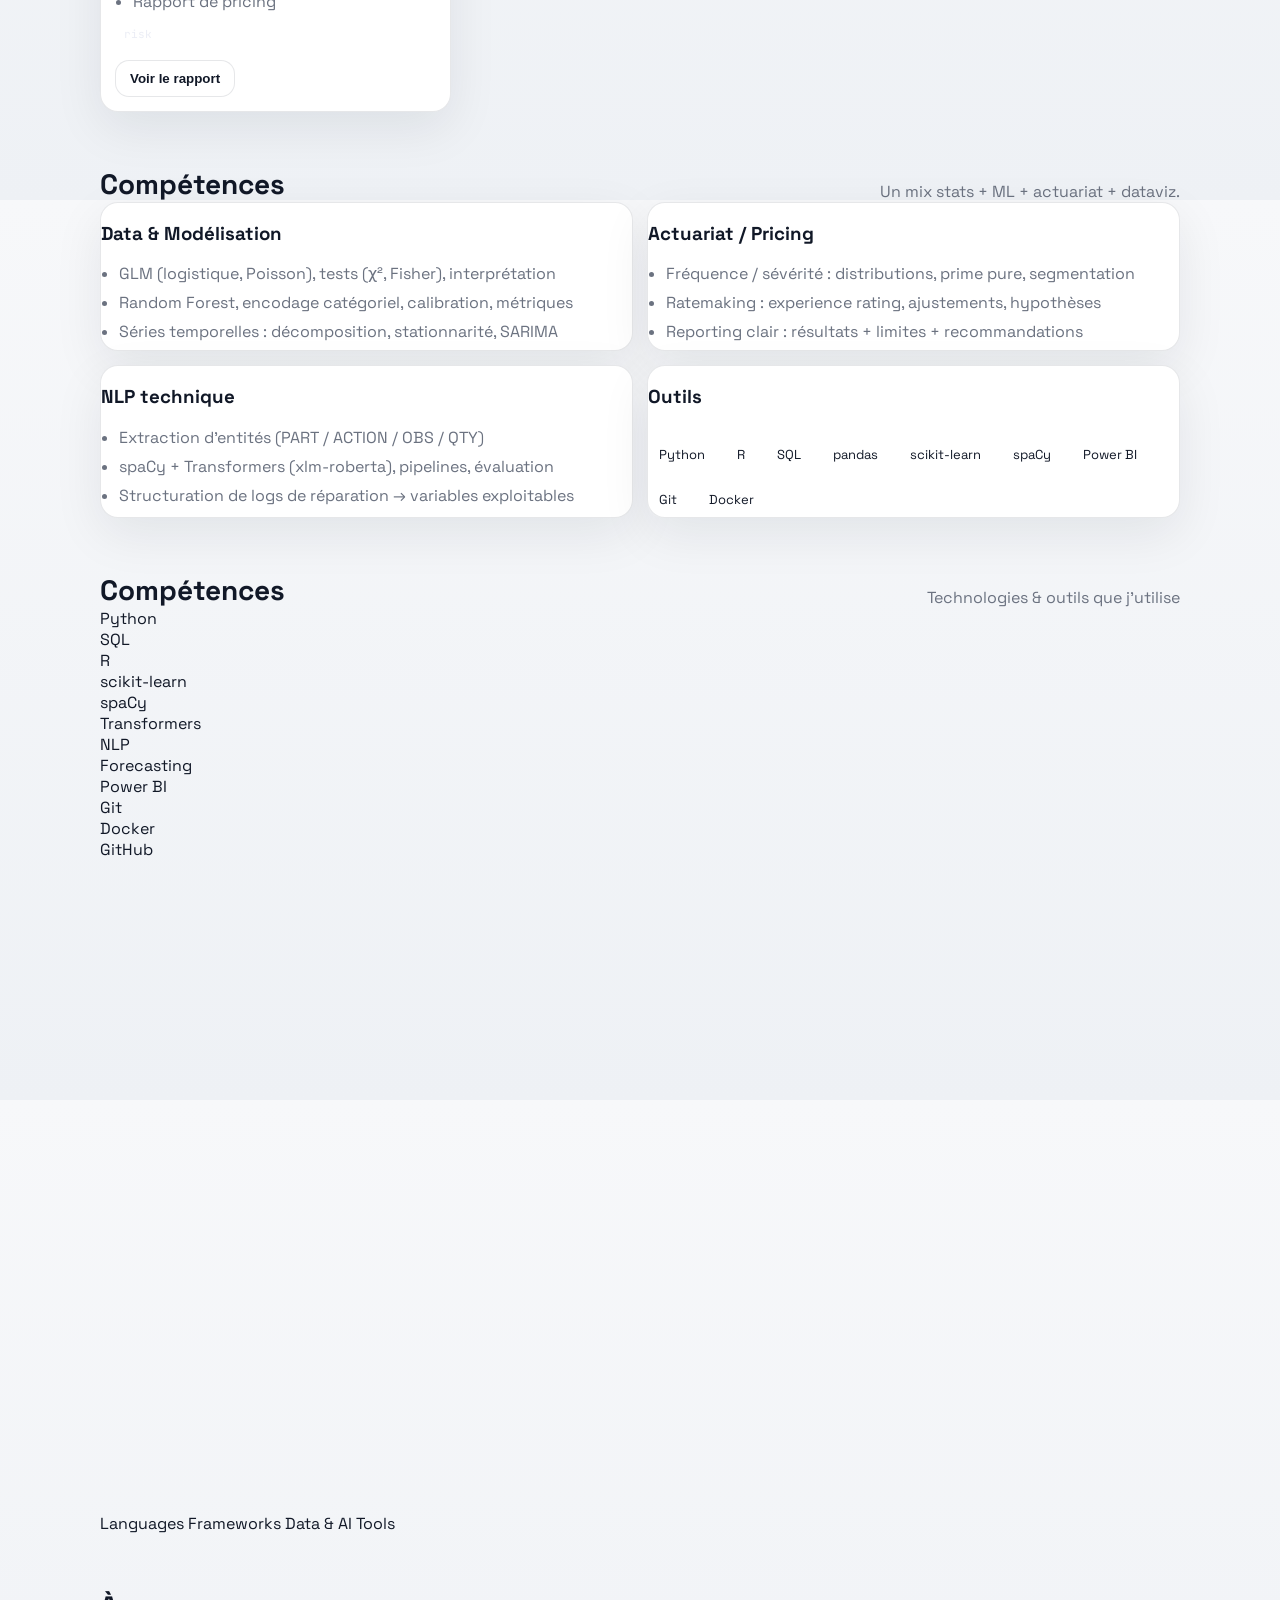
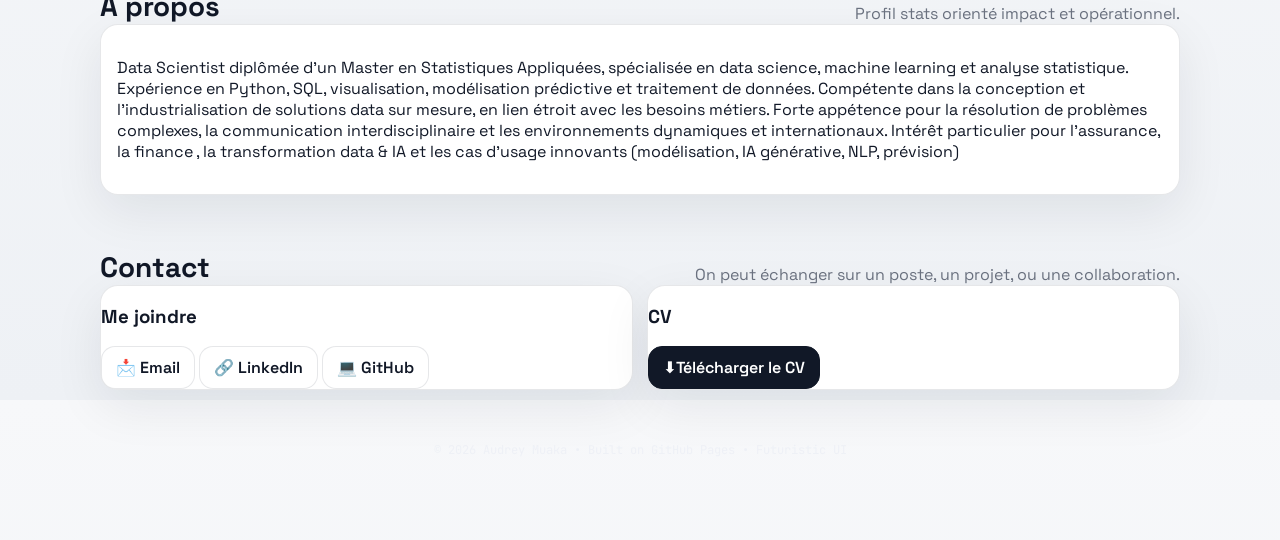
==== commit e934ec77: "Update index.html" ====
--- a/index.html
+++ b/index.html
@@ -262,27 +262,8 @@
       </div>
     </section>
 
-    <!-- ABOUT -->
-    <section id="about" class="section">
-      <div class="section-head">
-        <h2 data-i18n="about_title">À propos</h2>
-        <p class="section-sub" data-i18n="about_sub">Profil stats orienté impact et opérationnel.</p>
-      </div>
-
-      <div class="card glass about">
-        <p data-i18n="about_p1">
-          Data Scientist diplômée d’un Master en Statistiques Appliquées, spécialisée en data science, machine learning et analyse statistique.<br><br>
-Expérience en Python, SQL, visualisation, modélisation prédictive et traitement de données. Compétente dans la conception et l’industrialisation de solutions data sur mesure, en lien étroit avec les besoins métiers.<br><br>
-Forte appétence pour la résolution de problèmes complexes, la communication interdisciplinaire et les environnements dynamiques et internationaux.<br><br>
-Intérêt particulier pour l’assurance, la finance , la transformation data & IA et les cas d’usage innovants (modélisation, IA générative, NLP, prévision)
-        </p>
-        <p class="mono tiny" data-i18n="about_hint">
-    
-        </p>
-      </div>
-    </section>
-
-  <!-- SKILLS NETWORK -->
+
+    <!-- SKILLS NETWORK -->
 
   <section id="skills-network" class="section">
   <div class="section-head">
@@ -337,6 +318,27 @@
 
     
 
+    <!-- ABOUT -->
+    <section id="about" class="section">
+      <div class="section-head">
+        <h2 data-i18n="about_title">À propos</h2>
+        <p class="section-sub" data-i18n="about_sub">Profil stats orienté impact et opérationnel.</p>
+      </div>
+
+      <div class="card glass about">
+        <p data-i18n="about_p1">
+          Data Scientist diplômée d’un Master en Statistiques Appliquées, spécialisée en data science, machine learning et analyse statistique.<br><br>
+Expérience en Python, SQL, visualisation, modélisation prédictive et traitement de données. Compétente dans la conception et l’industrialisation de solutions data sur mesure, en lien étroit avec les besoins métiers.<br><br>
+Forte appétence pour la résolution de problèmes complexes, la communication interdisciplinaire et les environnements dynamiques et internationaux.<br><br>
+Intérêt particulier pour l’assurance, la finance , la transformation data & IA et les cas d’usage innovants (modélisation, IA générative, NLP, prévision)
+        </p>
+        <p class="mono tiny" data-i18n="about_hint">
+    
+        </p>
+      </div>
+    </section>
+ 
+
     <!-- CONTACT -->
     <section id="contact" class="section">
       <div class="section-head">
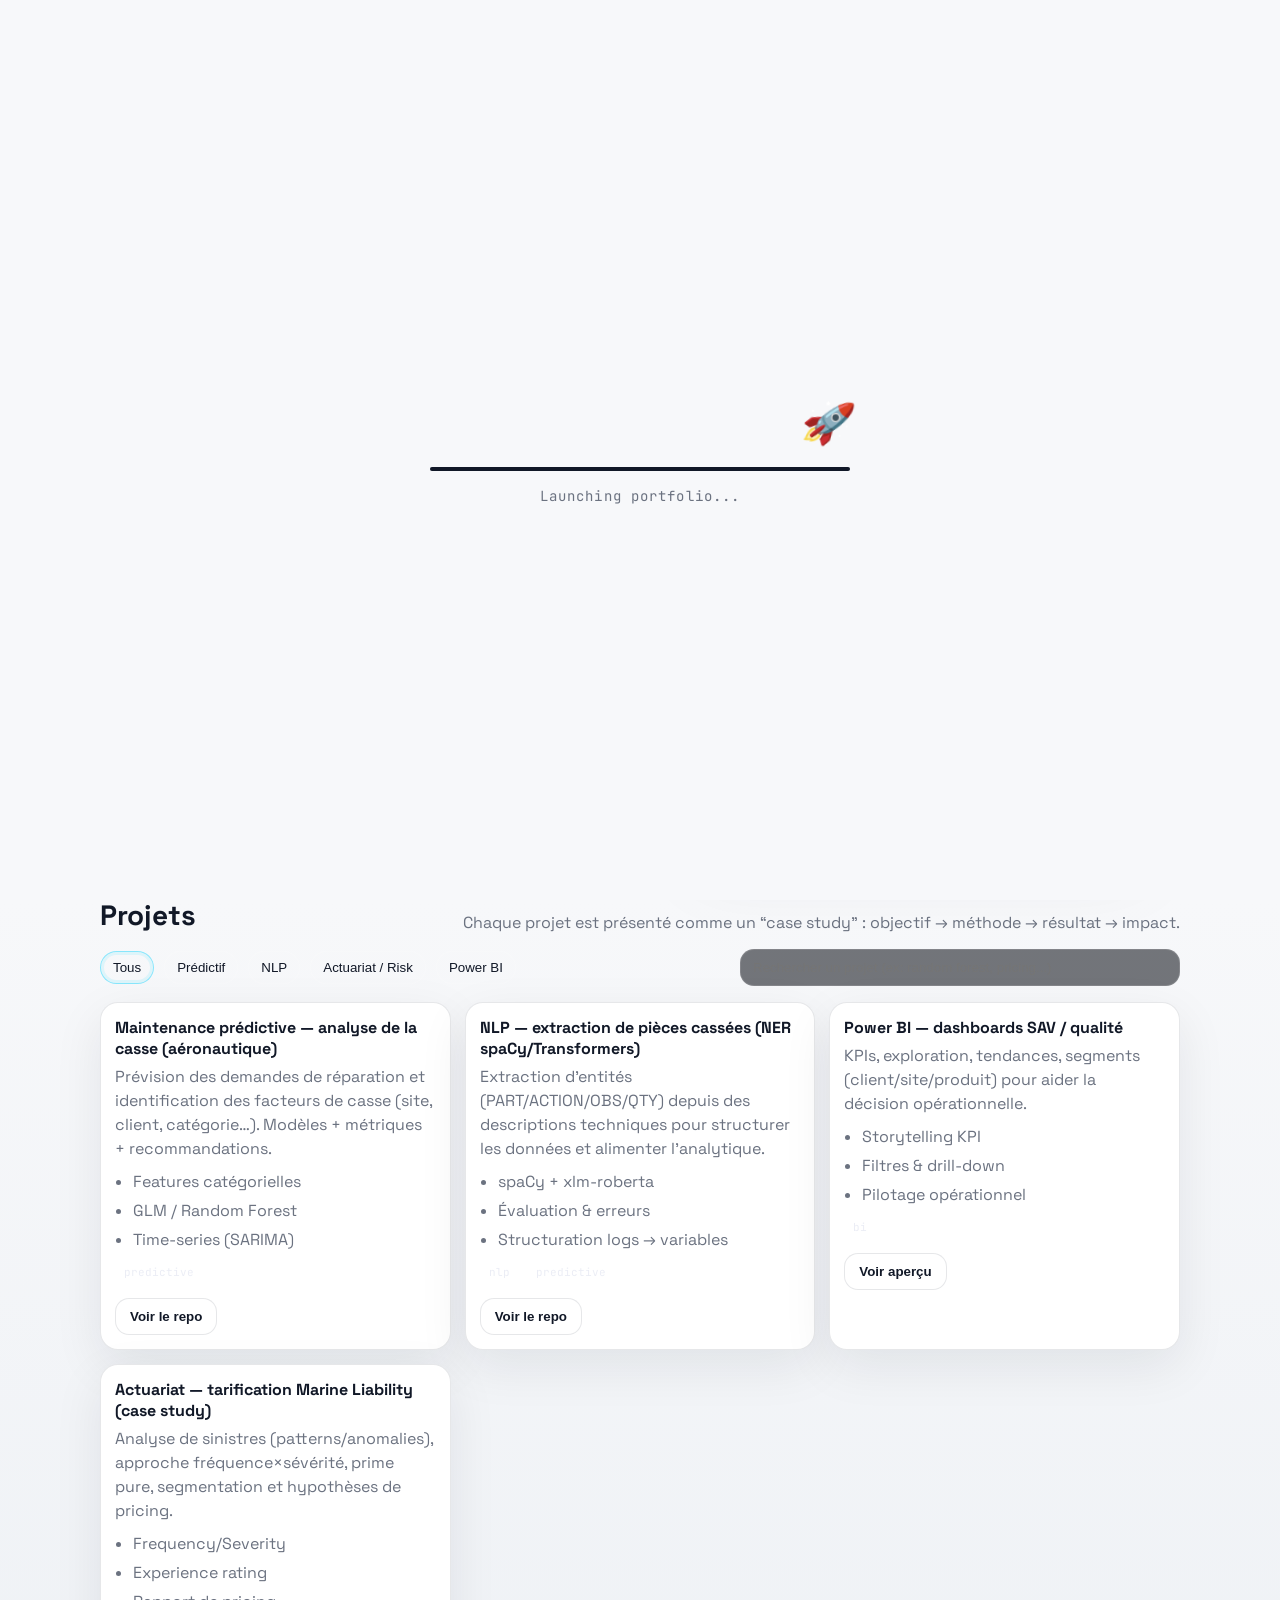
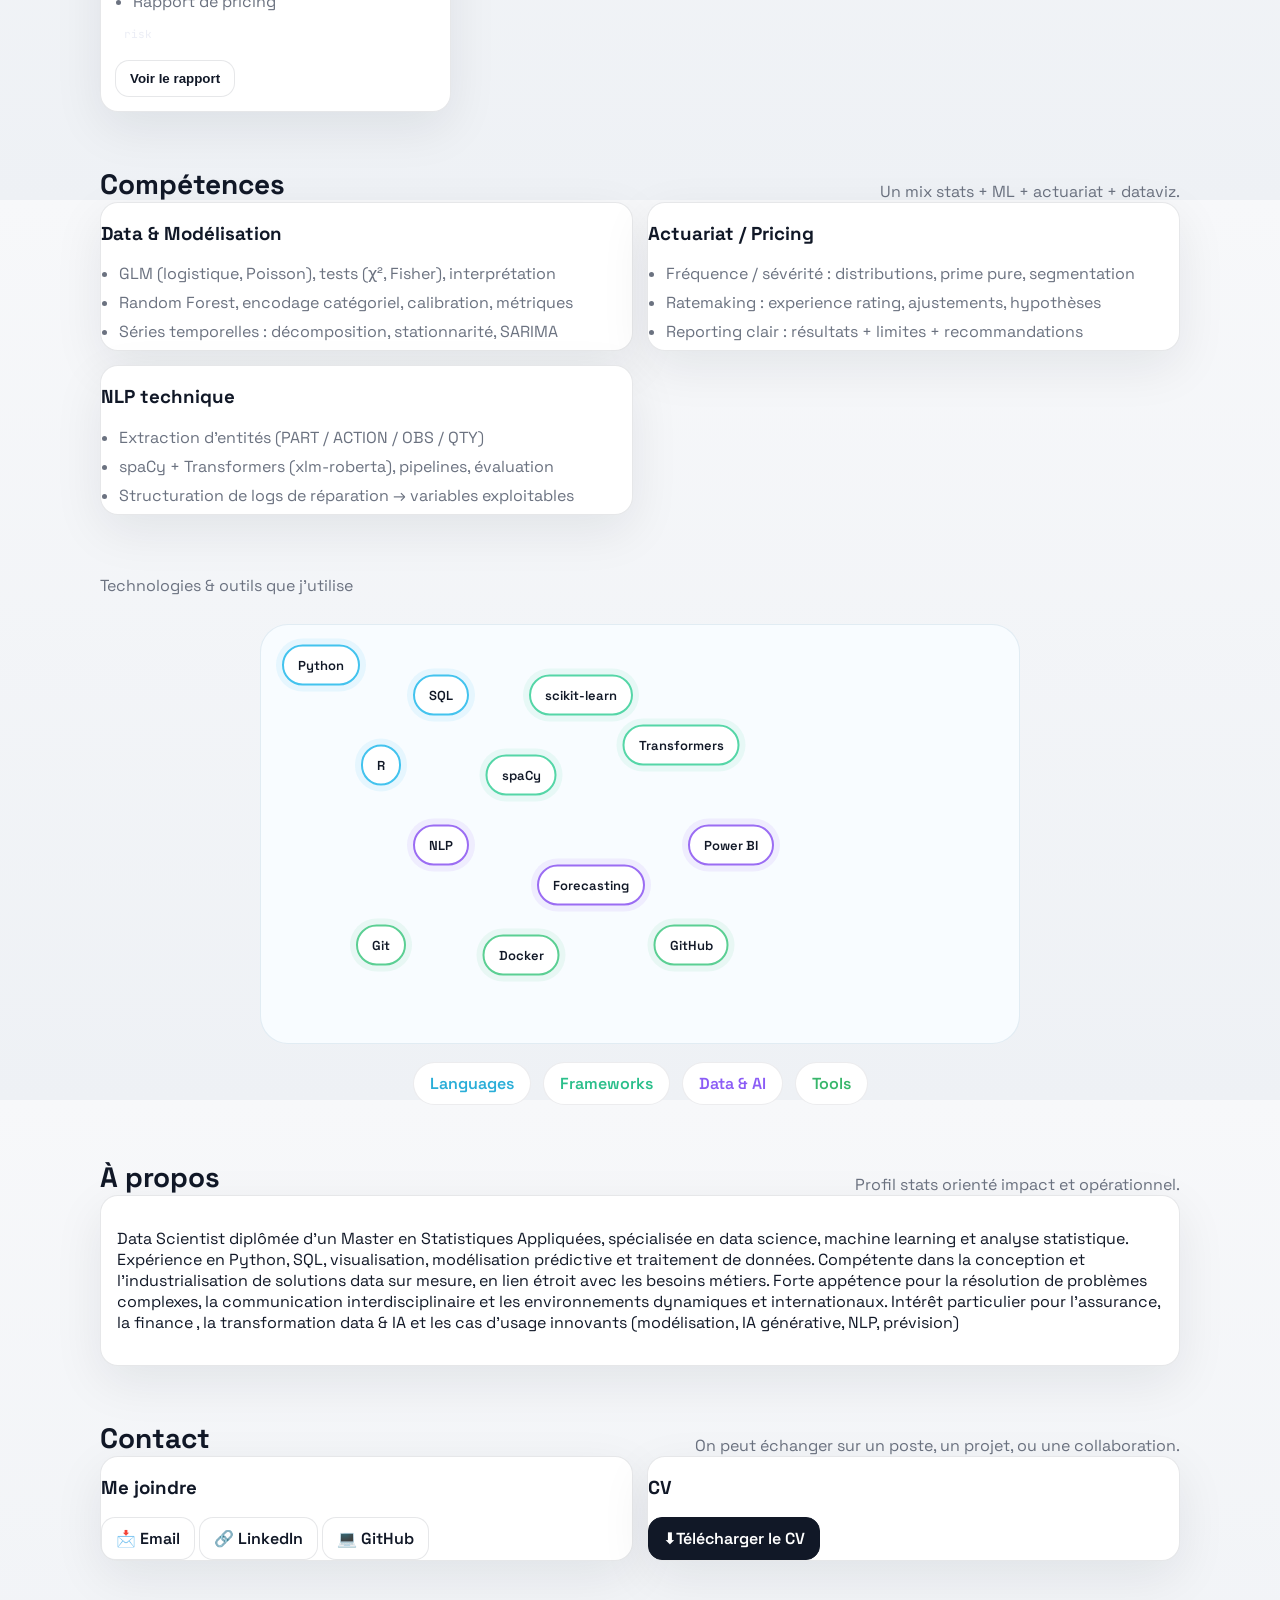
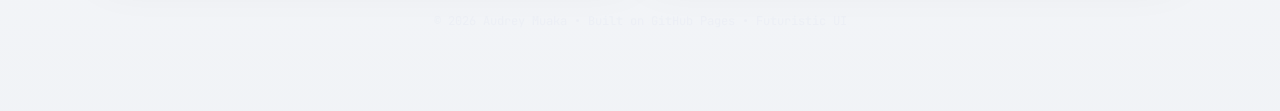
==== commit 61855ddd: "Update index.html" ====
--- a/index.html
+++ b/index.html
@@ -245,7 +245,7 @@
           </ul>
         </div>
 
-        <div class="card glass">
+       <!-- <div class="card glass">
           <h3 data-i18n="skills_tools_title">Outils</h3>
           <div class="badges">
             <span class="badge">Python</span>
@@ -257,7 +257,7 @@
             <span class="badge">Power BI</span>
             <span class="badge">Git</span>
             <span class="badge">Docker</span>
-          </div>
+          </div> -->
         </div>
       </div>
     </section>
@@ -267,7 +267,7 @@
 
   <section id="skills-network" class="section">
   <div class="section-head">
-    <h2>Compétences</h2>
+    <!--<h2>Compétences</h2> -->
     <p class="section-sub">Technologies & outils que j’utilise</p>
   </div>
 
--- a/style.css
+++ b/style.css
@@ -768,3 +768,129 @@
   max-width:620px;
 }
 
+.skills-map{
+  position: relative;
+  width: 100%;
+  max-width: 760px;
+  height: 420px;
+  margin: 28px auto 18px;
+  border-radius: 28px;
+  background: #f8fcff;
+  border: 1px solid rgba(120,160,190,.18);
+  overflow: hidden;
+}
+
+.skills-lines{
+  position: absolute;
+  inset: 0;
+  width: 100%;
+  height: 100%;
+  pointer-events: none;
+}
+
+.skills-lines line{
+  stroke: rgba(110, 160, 190, 0.28);
+  stroke-width: 2;
+} 
+
+.skills-lines{
+    display: none;
+  }
+
+.skill-node{
+  position: absolute;
+  transform: translate(-50%, -50%);
+  padding: 10px 14px;
+  border-radius: 999px;
+  background: white;
+  font-size: 13px;
+  font-weight: 600;
+  box-shadow: 0 8px 20px rgba(15,23,42,.08);
+  border: 2px solid transparent;
+  white-space: nowrap;
+}
+
+.skill-node.lang{
+  border-color: #43c3ee;
+  box-shadow: 0 0 0 6px rgba(67,195,238,.10);
+}
+
+.skill-node.framework{
+  border-color: #55d6a7;
+  box-shadow: 0 0 0 6px rgba(85,214,167,.10);
+}
+
+.skill-node.data{
+  border-color: #9b6df3;
+  box-shadow: 0 0 0 6px rgba(155,109,243,.10);
+}
+
+.skill-node.tool{
+  border-color: #5bcf93;
+  box-shadow: 0 0 0 6px rgba(91,207,147,.10);
+}
+
+.skills-legend{
+  display: flex;
+  justify-content: center;
+  gap: 12px;
+  flex-wrap: wrap;
+  margin-top: 18px;
+}
+
+.legend-pill{
+  padding: 10px 16px;
+  border-radius: 999px;
+  font-weight: 600;
+  background: white;
+  border: 1px solid rgba(17,24,39,.08);
+}
+
+.legend-pill.lang{ color:#2aaed8; }
+.legend-pill.framework{ color:#2bbf8b; }
+.legend-pill.data{ color:#8b5cf6; }
+.legend-pill.tool{ color:#38b66b; }
+
+@media (max-width: 768px){
+  .skills-map{
+    height: 620px;
+    max-width: 100%;
+    padding: 12px;
+  }
+
+  .skill-node{
+    font-size: 11px;
+    padding: 8px 12px;
+  }
+
+  .skill-node:nth-of-type(1){ top: 55px !important; left: 22% !important; }  /* Python */
+  .skill-node:nth-of-type(2){ top: 105px !important; left: 55% !important; } /* SQL */
+  .skill-node:nth-of-type(3){ top: 185px !important; left: 36% !important; } /* R */
+
+  .skill-node:nth-of-type(4){ top: 100px !important; left: 82% !important; } /* scikit-learn */
+  .skill-node:nth-of-type(5){ top: 195px !important; left: 76% !important; } /* spaCy */
+  .skill-node:nth-of-type(6){ top: 285px !important; left: 82% !important; } /* Transformers */
+
+  .skill-node:nth-of-type(7){ top: 285px !important; left: 55% !important; } /* NLP */
+  .skill-node:nth-of-type(8){ top: 390px !important; left: 82% !important; } /* Forecasting */
+  .skill-node:nth-of-type(9){ top: 485px !important; left: 67% !important; } /* Power BI */
+
+  .skill-node:nth-of-type(10){ top: 430px !important; left: 36% !important; } /* Git */
+  .skill-node:nth-of-type(11){ top: 455px !important; left: 77% !important; } /* Docker */
+  .skill-node:nth-of-type(12){ top: 560px !important; left: 50% !important; } /* GitHub */
+
+  .skills-legend{
+    margin-top: 22px;
+    gap: 14px;
+  }
+}
+
+@media (max-width: 768px){
+  .skills-lines{
+    display: none;
+  }
+
+/*.skills-map{
+  padding: 10px;
+} */
+
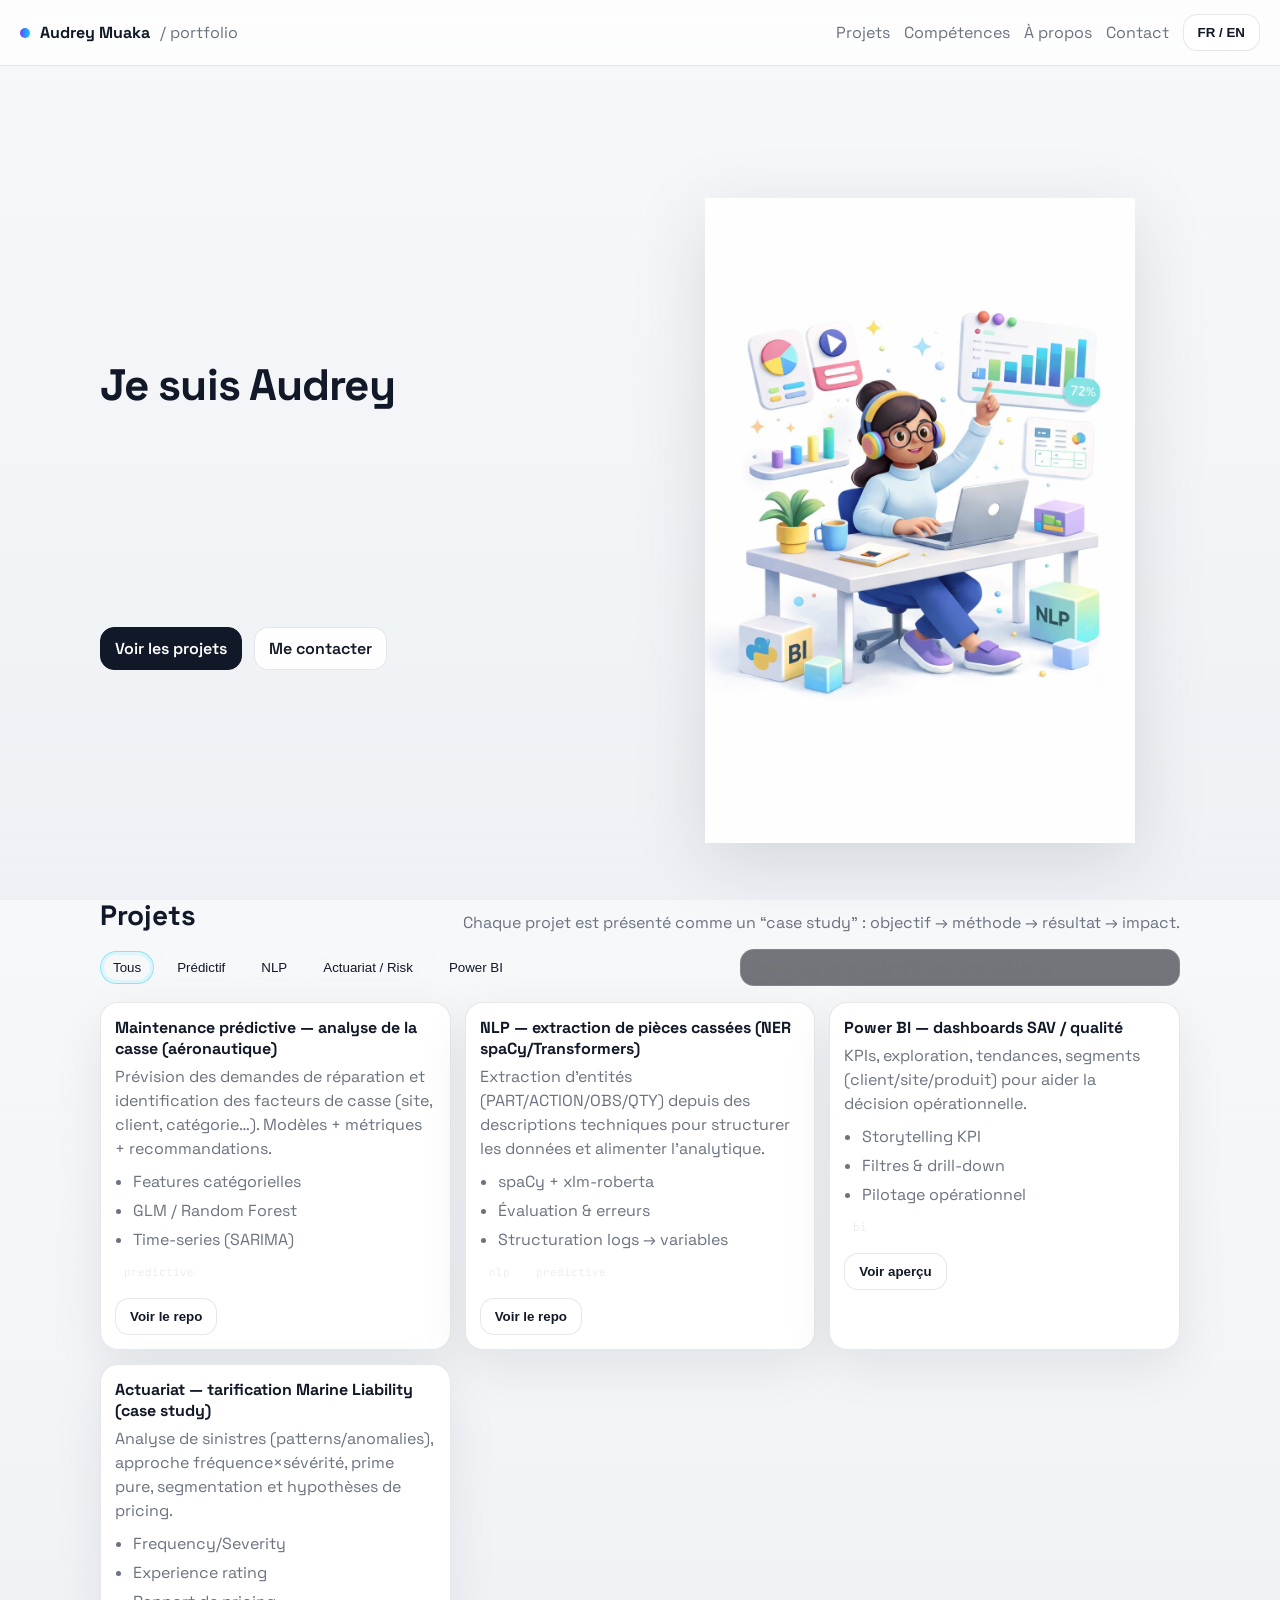
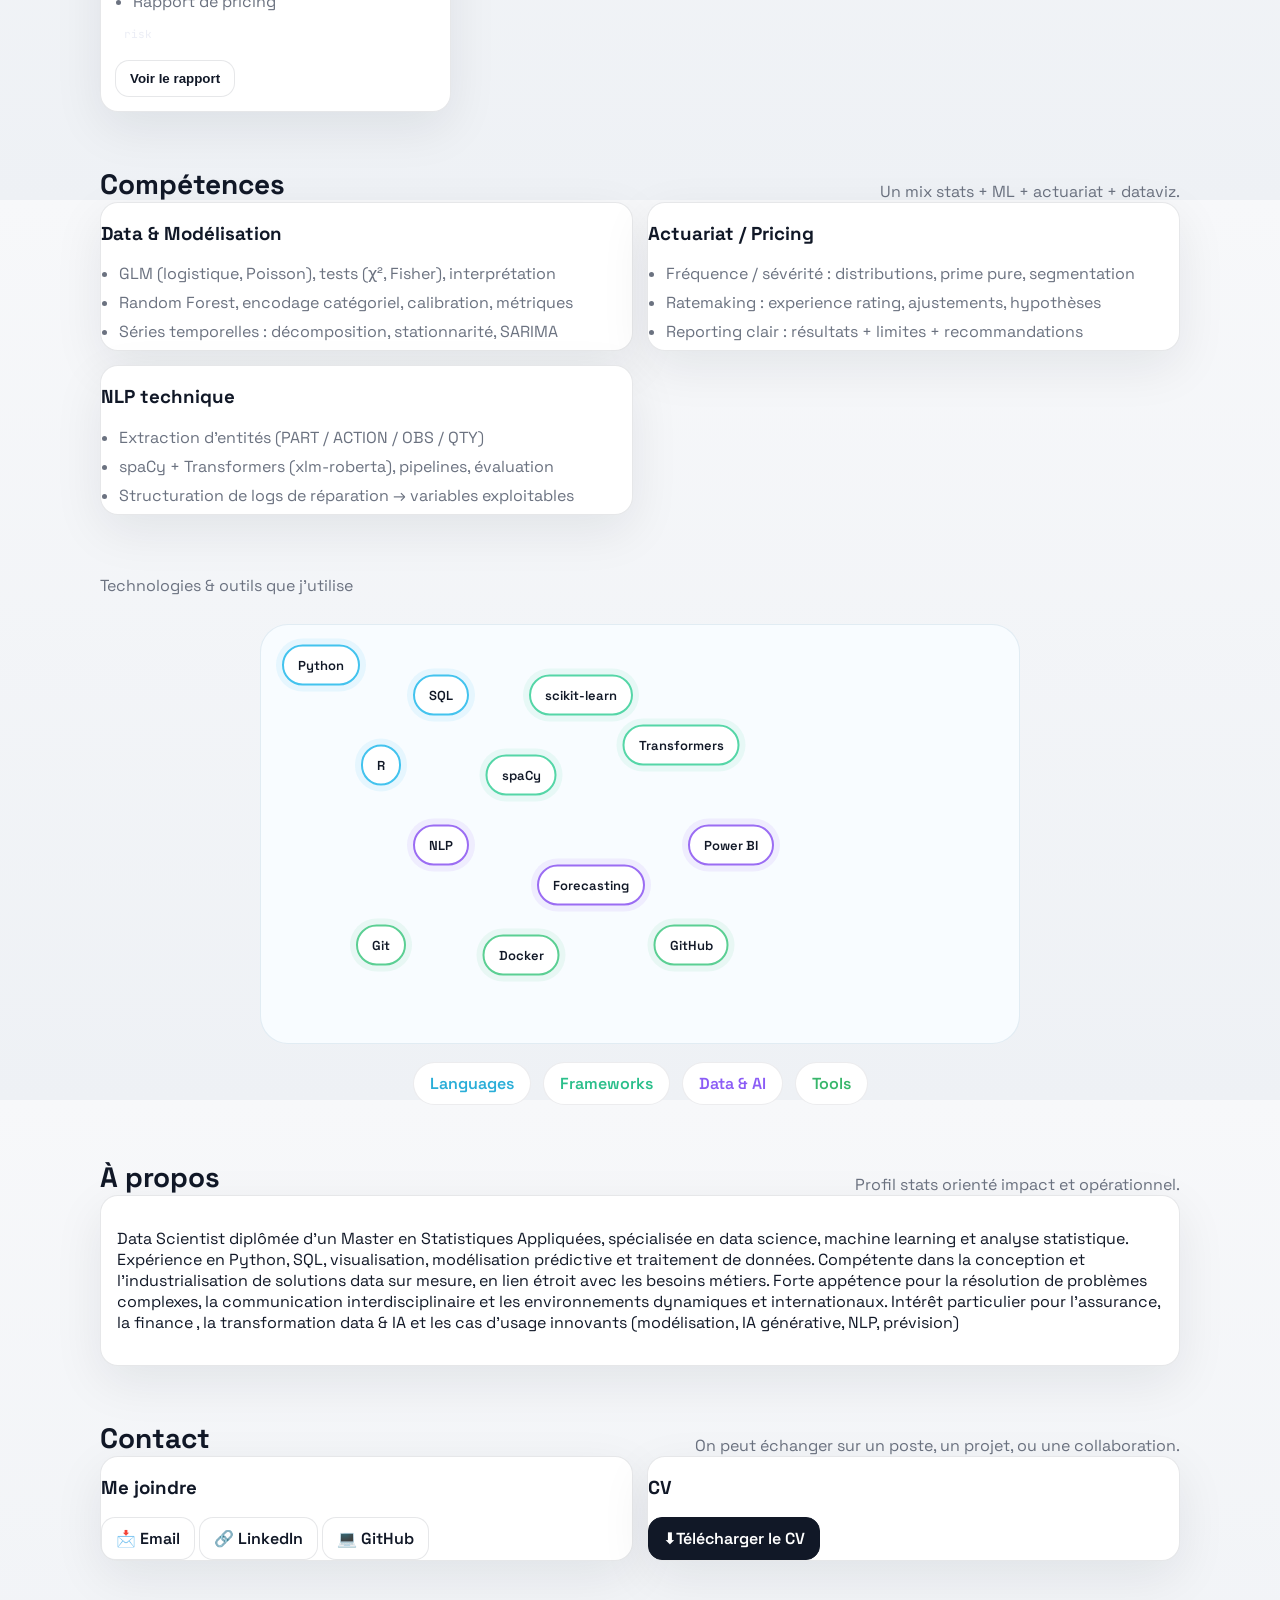
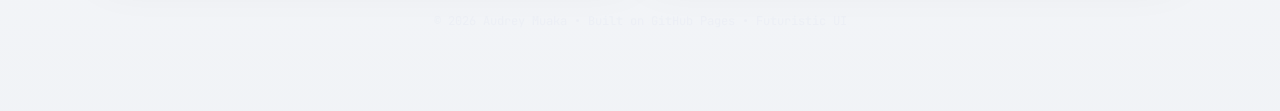
==== commit 7c62f380: "Update index.html" ====
--- a/index.html
+++ b/index.html
@@ -257,8 +257,8 @@
             <span class="badge">Power BI</span>
             <span class="badge">Git</span>
             <span class="badge">Docker</span>
-          </div> -->
-        </div>
+          </div> 
+        </div> -->
       </div>
     </section>
 
--- a/style.css
+++ b/style.css
@@ -780,7 +780,7 @@
   overflow: hidden;
 }
 
-.skills-lines{
+/*.skills-lines{
   position: absolute;
   inset: 0;
   width: 100%;
@@ -791,7 +791,7 @@
 .skills-lines line{
   stroke: rgba(110, 160, 190, 0.28);
   stroke-width: 2;
-} 
+} */
 
 .skills-lines{
     display: none;
@@ -885,12 +885,13 @@
   }
 }
 
-@media (max-width: 768px){
+/*@media (max-width: 768px){
   .skills-lines{
     display: none;
   }
-
-/*.skills-map{
+}
+
+.skills-map{
   padding: 10px;
 } */
 
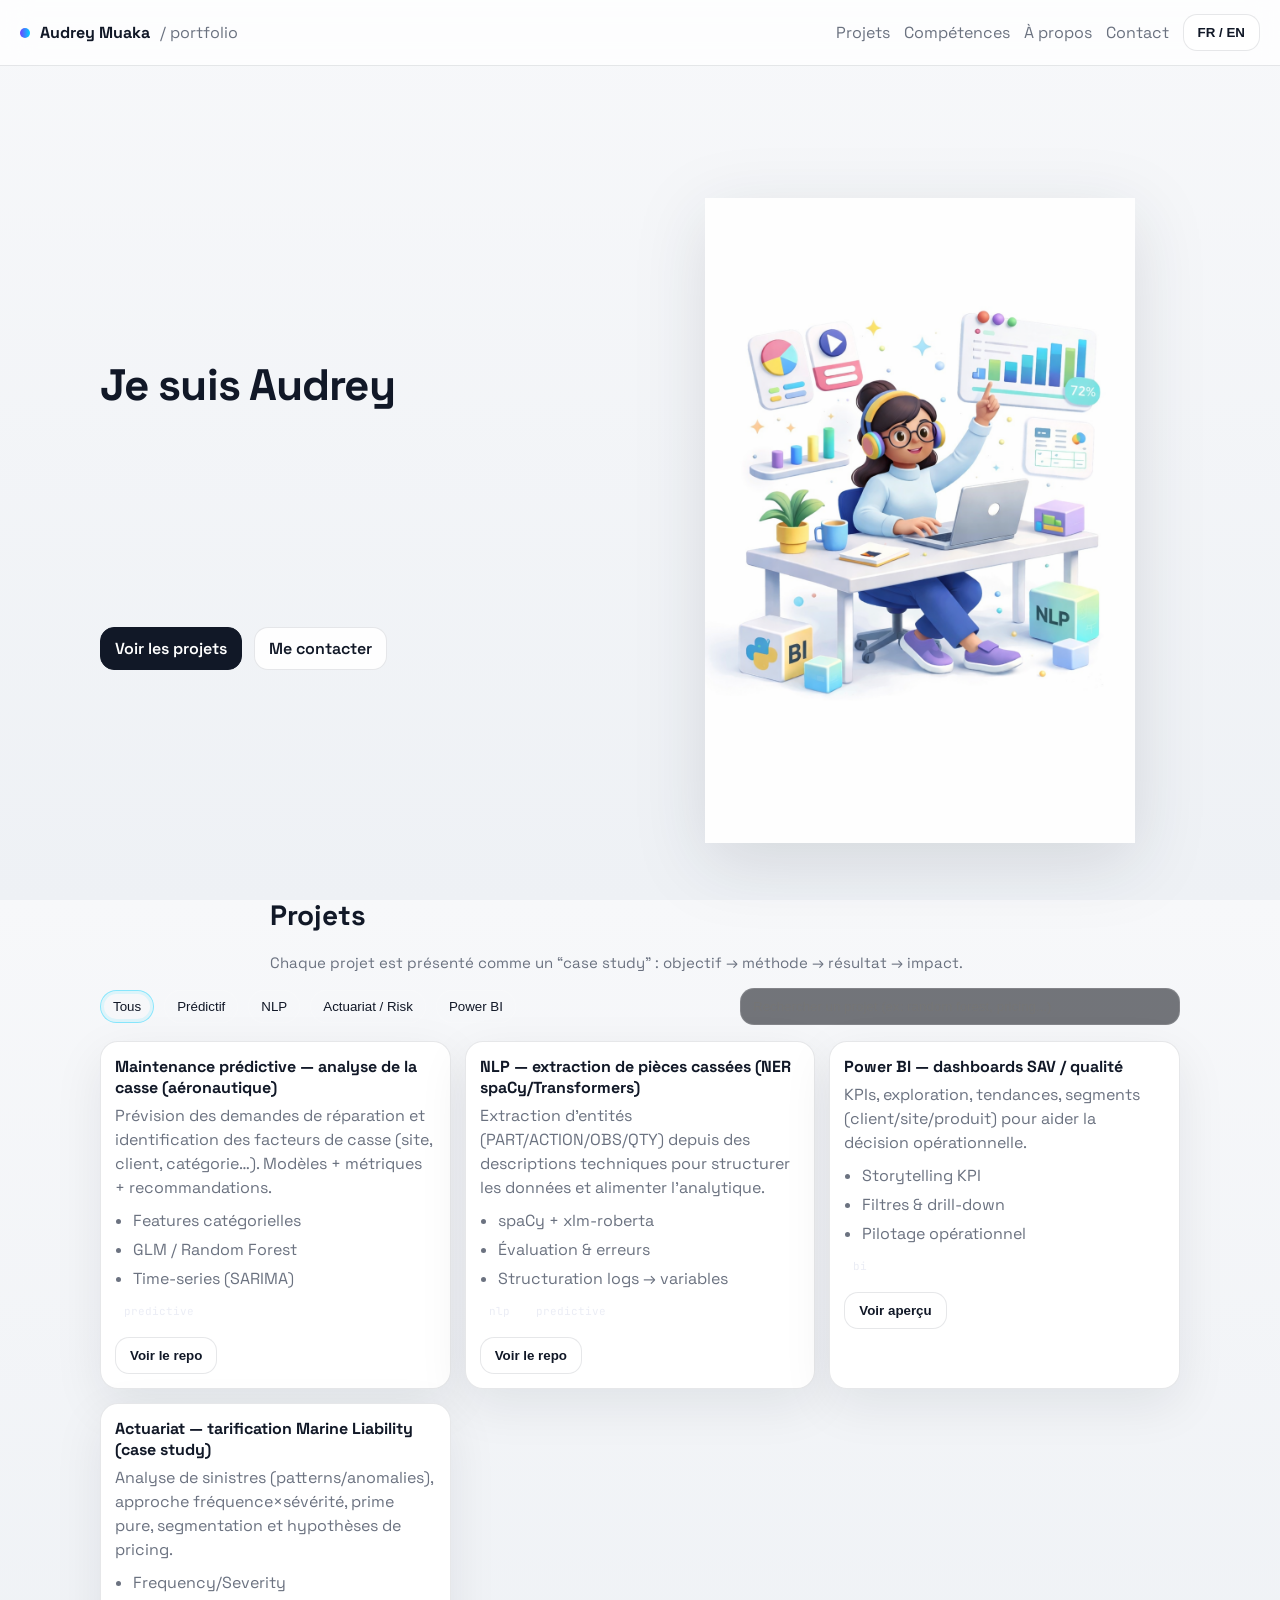
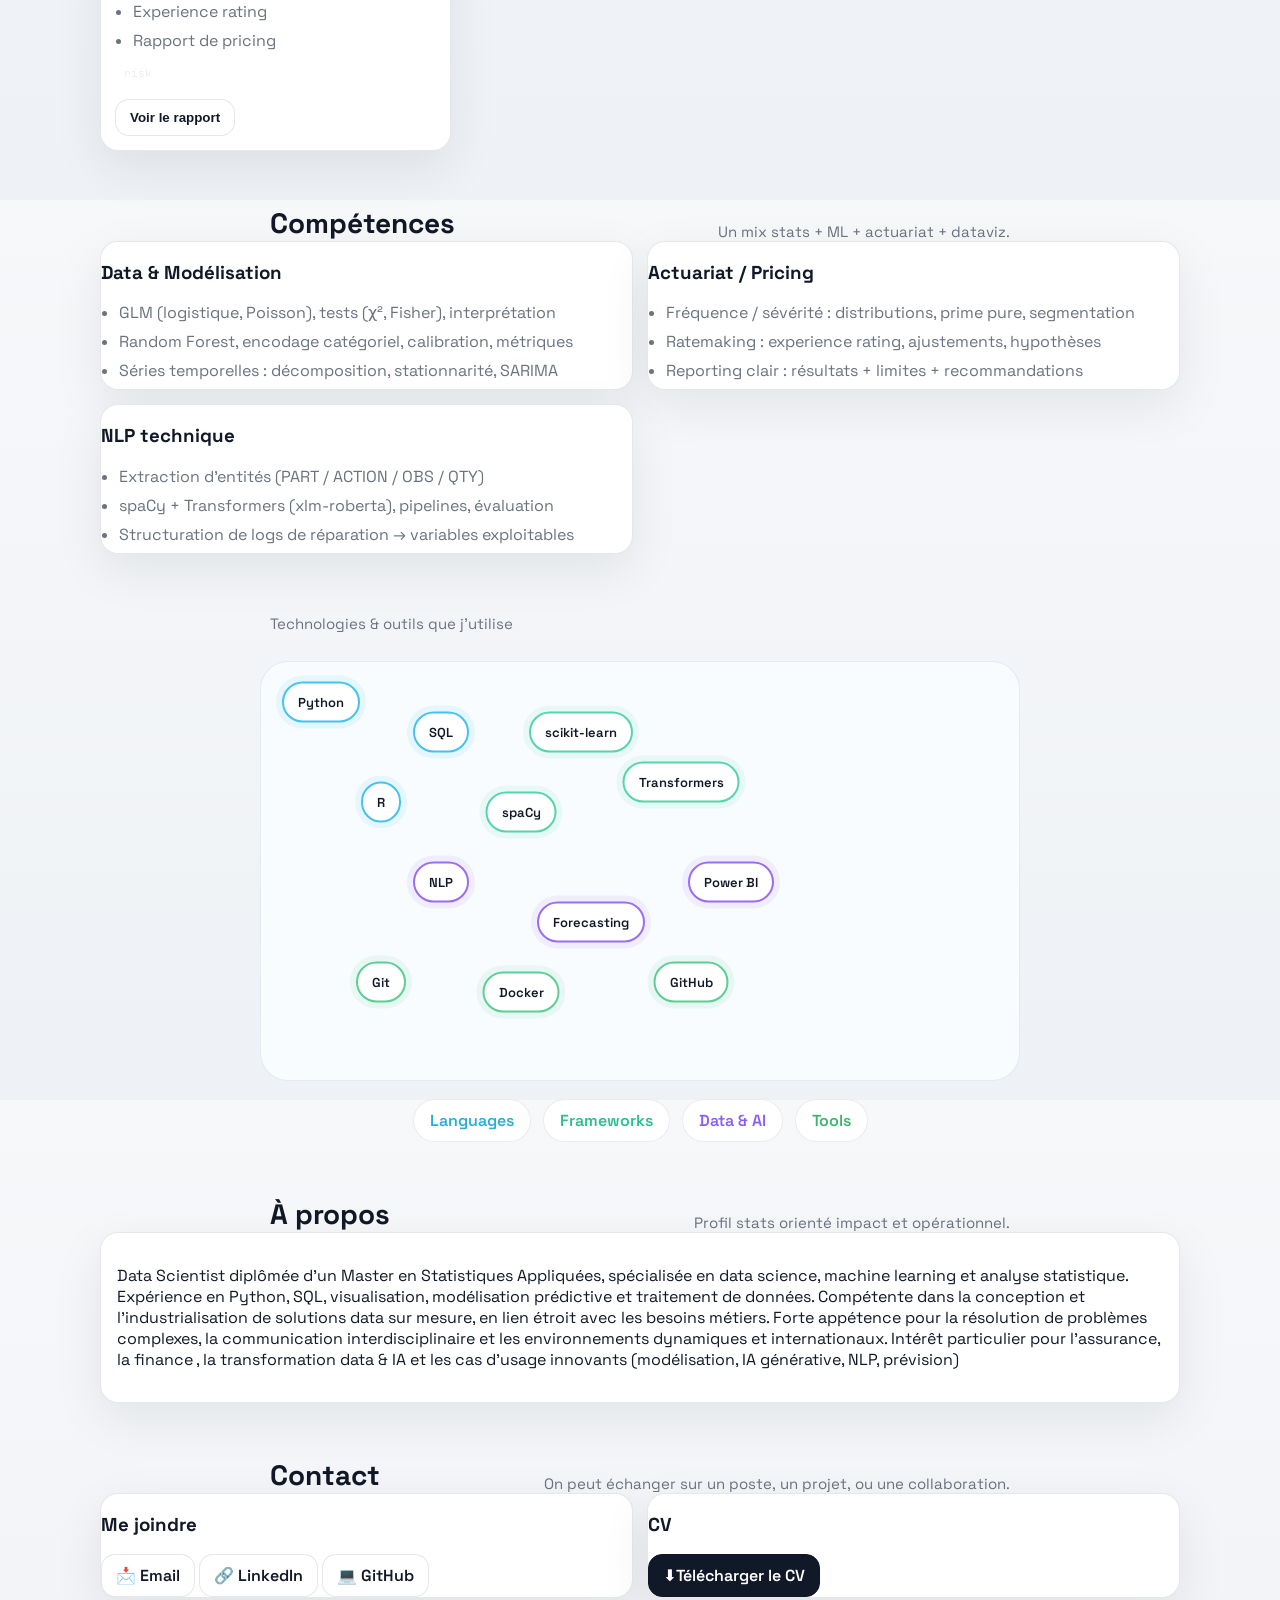
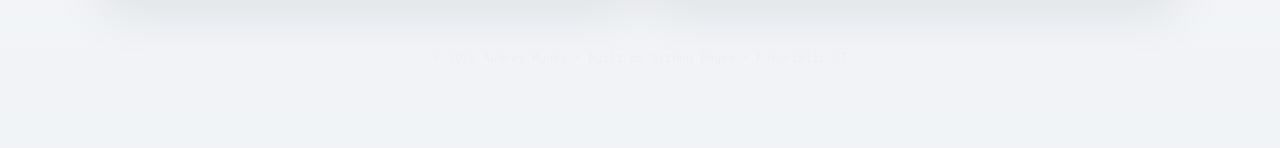
==== commit 604b73c2: "Update index.html" ====
--- a/index.html
+++ b/index.html
@@ -268,7 +268,7 @@
   <section id="skills-network" class="section">
   <div class="section-head">
     <!--<h2>Compétences</h2> -->
-    <p class="section-sub">Technologies & outils que j’utilise</p>
+    <p class="section-sub" data-i18n="skills_tools_title">Technologies & outils que j’utilise</p>
   </div>
 
   <div class="skills-map">
--- a/style.css
+++ b/style.css
@@ -895,3 +895,15 @@
   padding: 10px;
 } */
 
+.section-head{
+  max-width: 760px;   /* même largeur que ta skills-map */
+  margin: 0 auto;     /* centre */
+  padding: 0 10px;
+}
+
+.section-sub{
+  font-size: 15px;
+  color: #6B7280;
+  margin-top: 6px;
+}
+
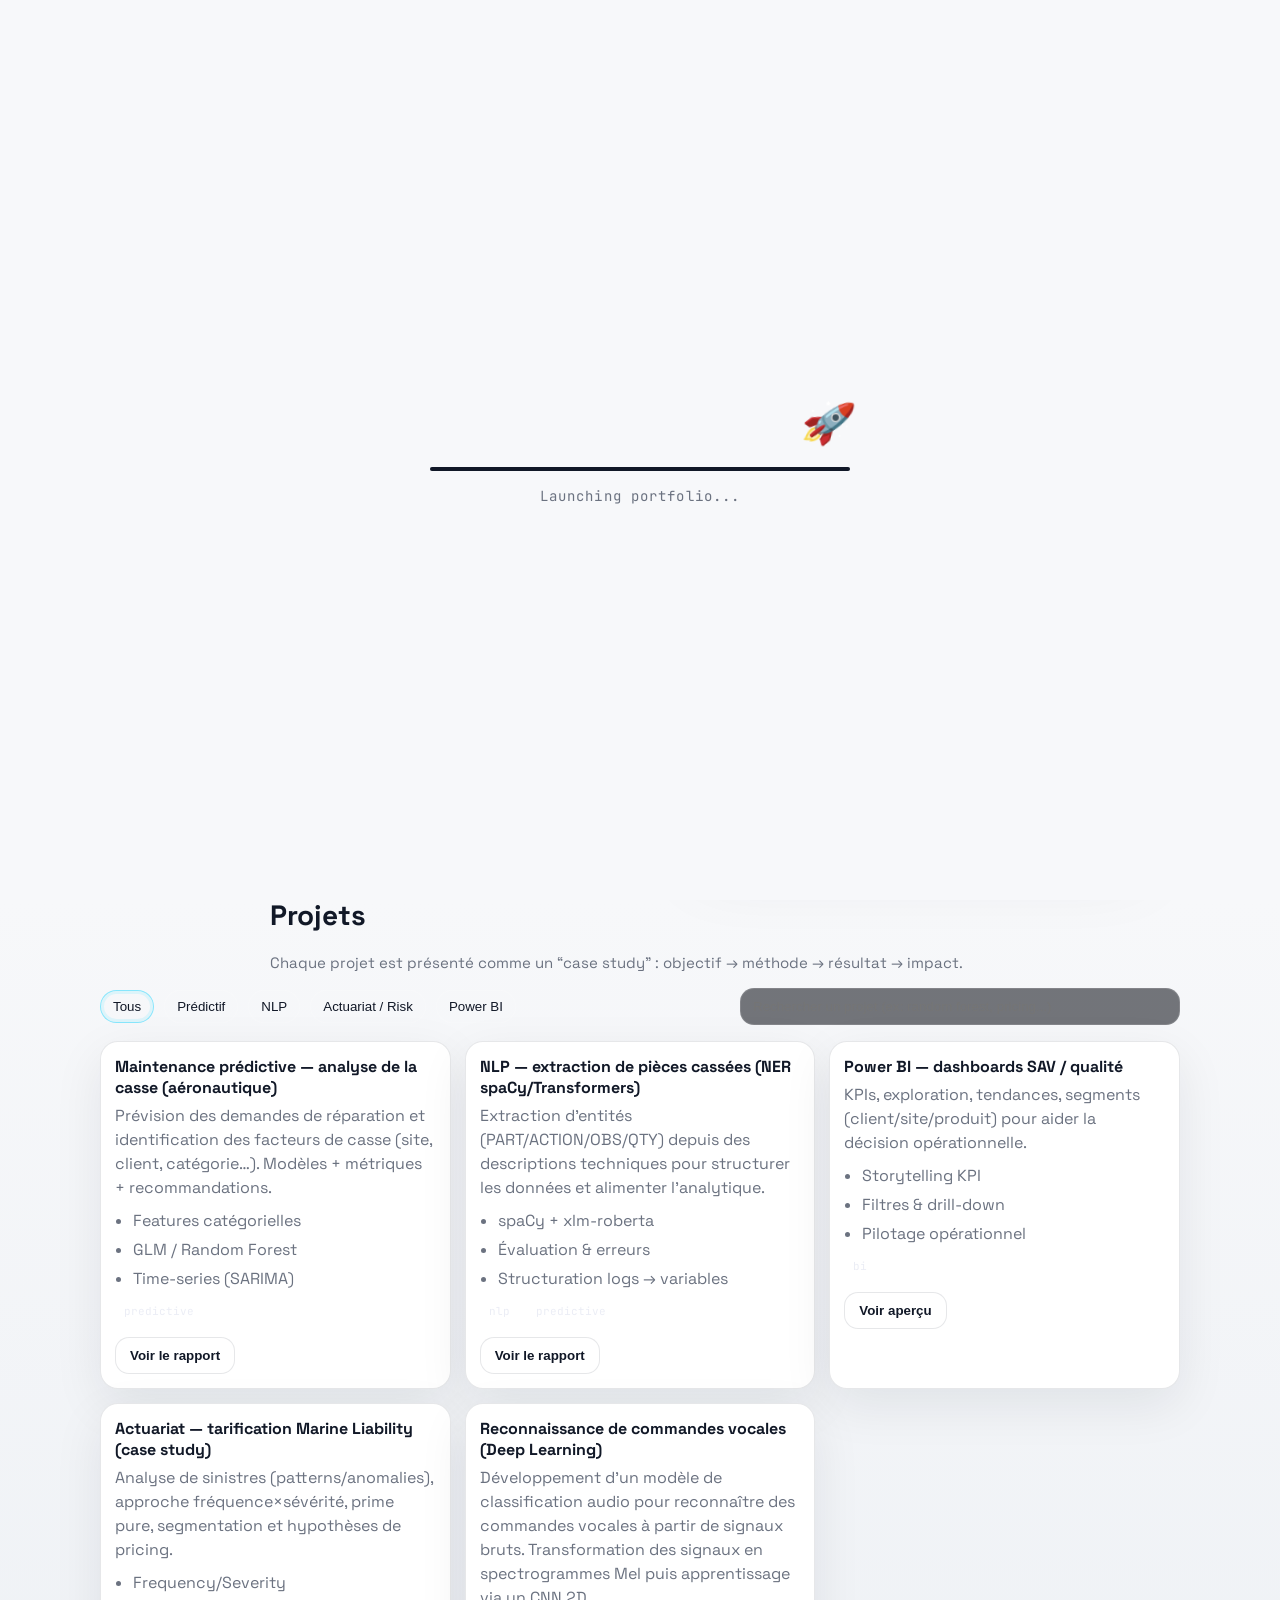
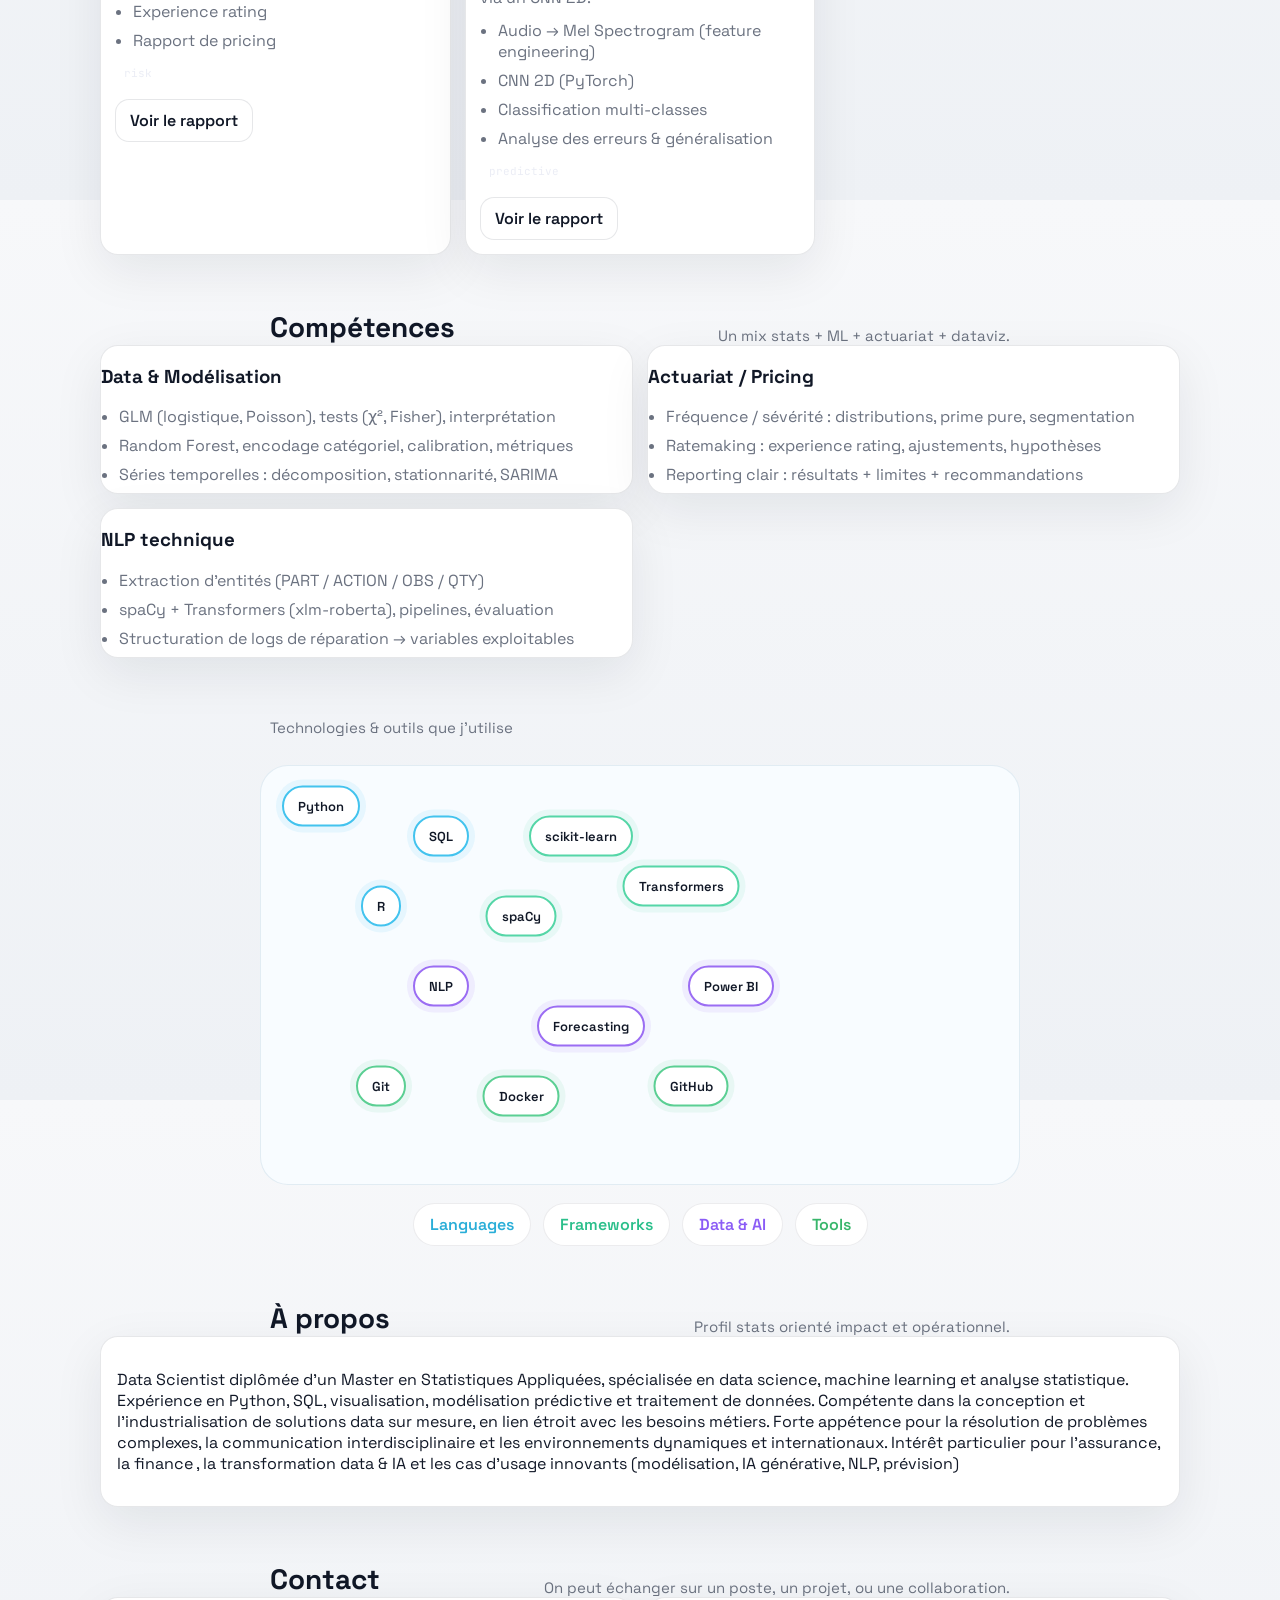
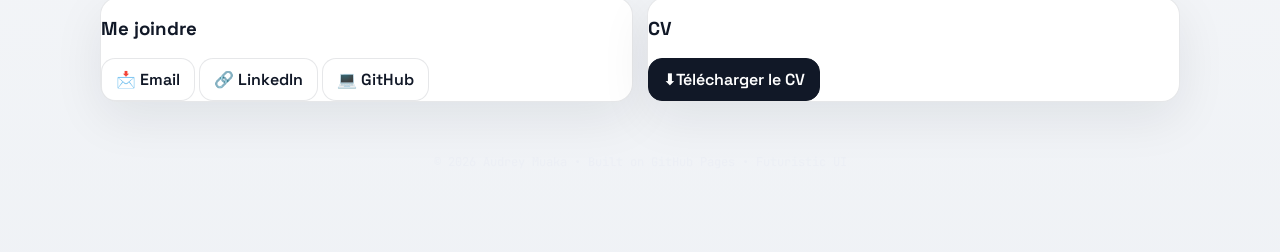
==== commit 17109792: "Update index.html" ====
--- a/index.html
+++ b/index.html
@@ -362,7 +362,7 @@
           <p class="muted" data-i18n="cv_sub">
             <!--Mon CV -->
           </p>
-          <a class="btn btn-primary" id="cvBtn" href="CV_MUAKA_Audrey_DS.pdf" target="_blank">
+          <a class="btn btn-primary" id="cvBtn" href="CV_Audrey.pdf" target="_blank">
             ⬇️ <span data-i18n="cv_download">Télécharger le CV</span>
           </a>
         </div>
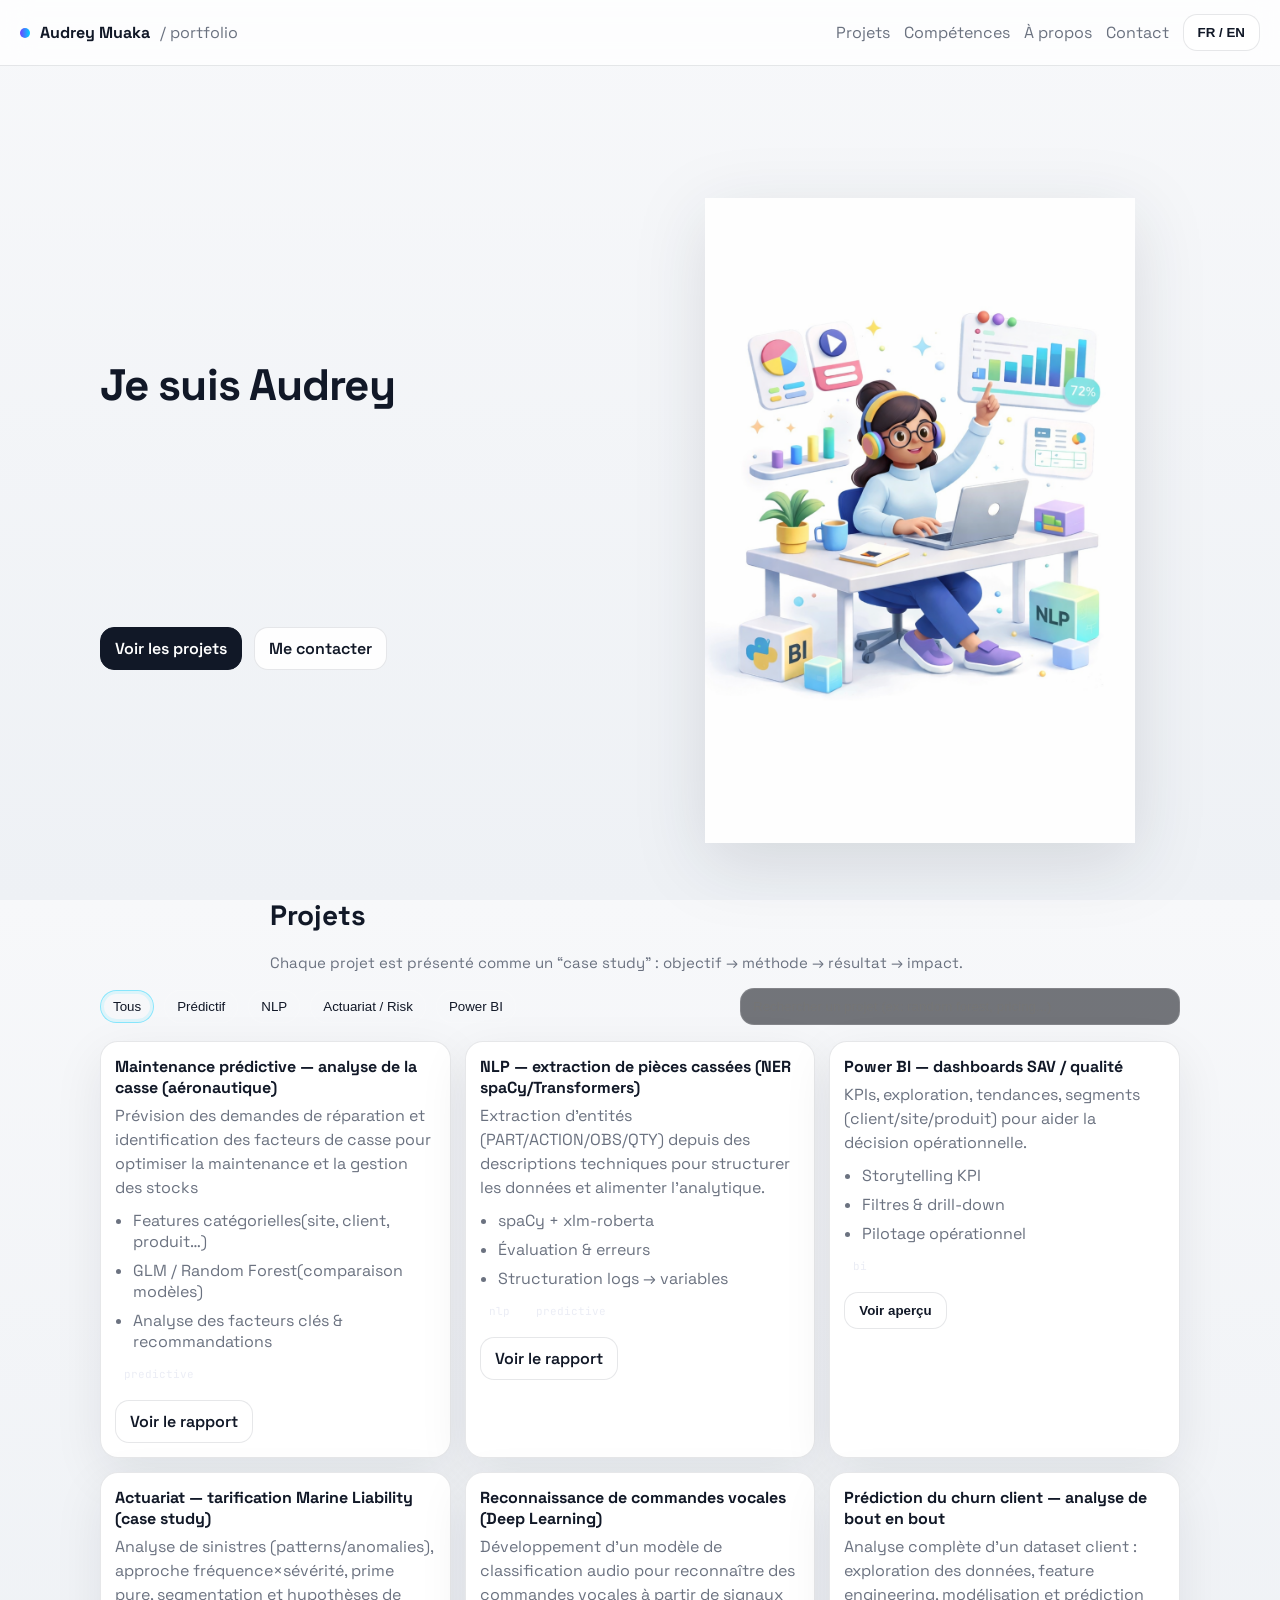
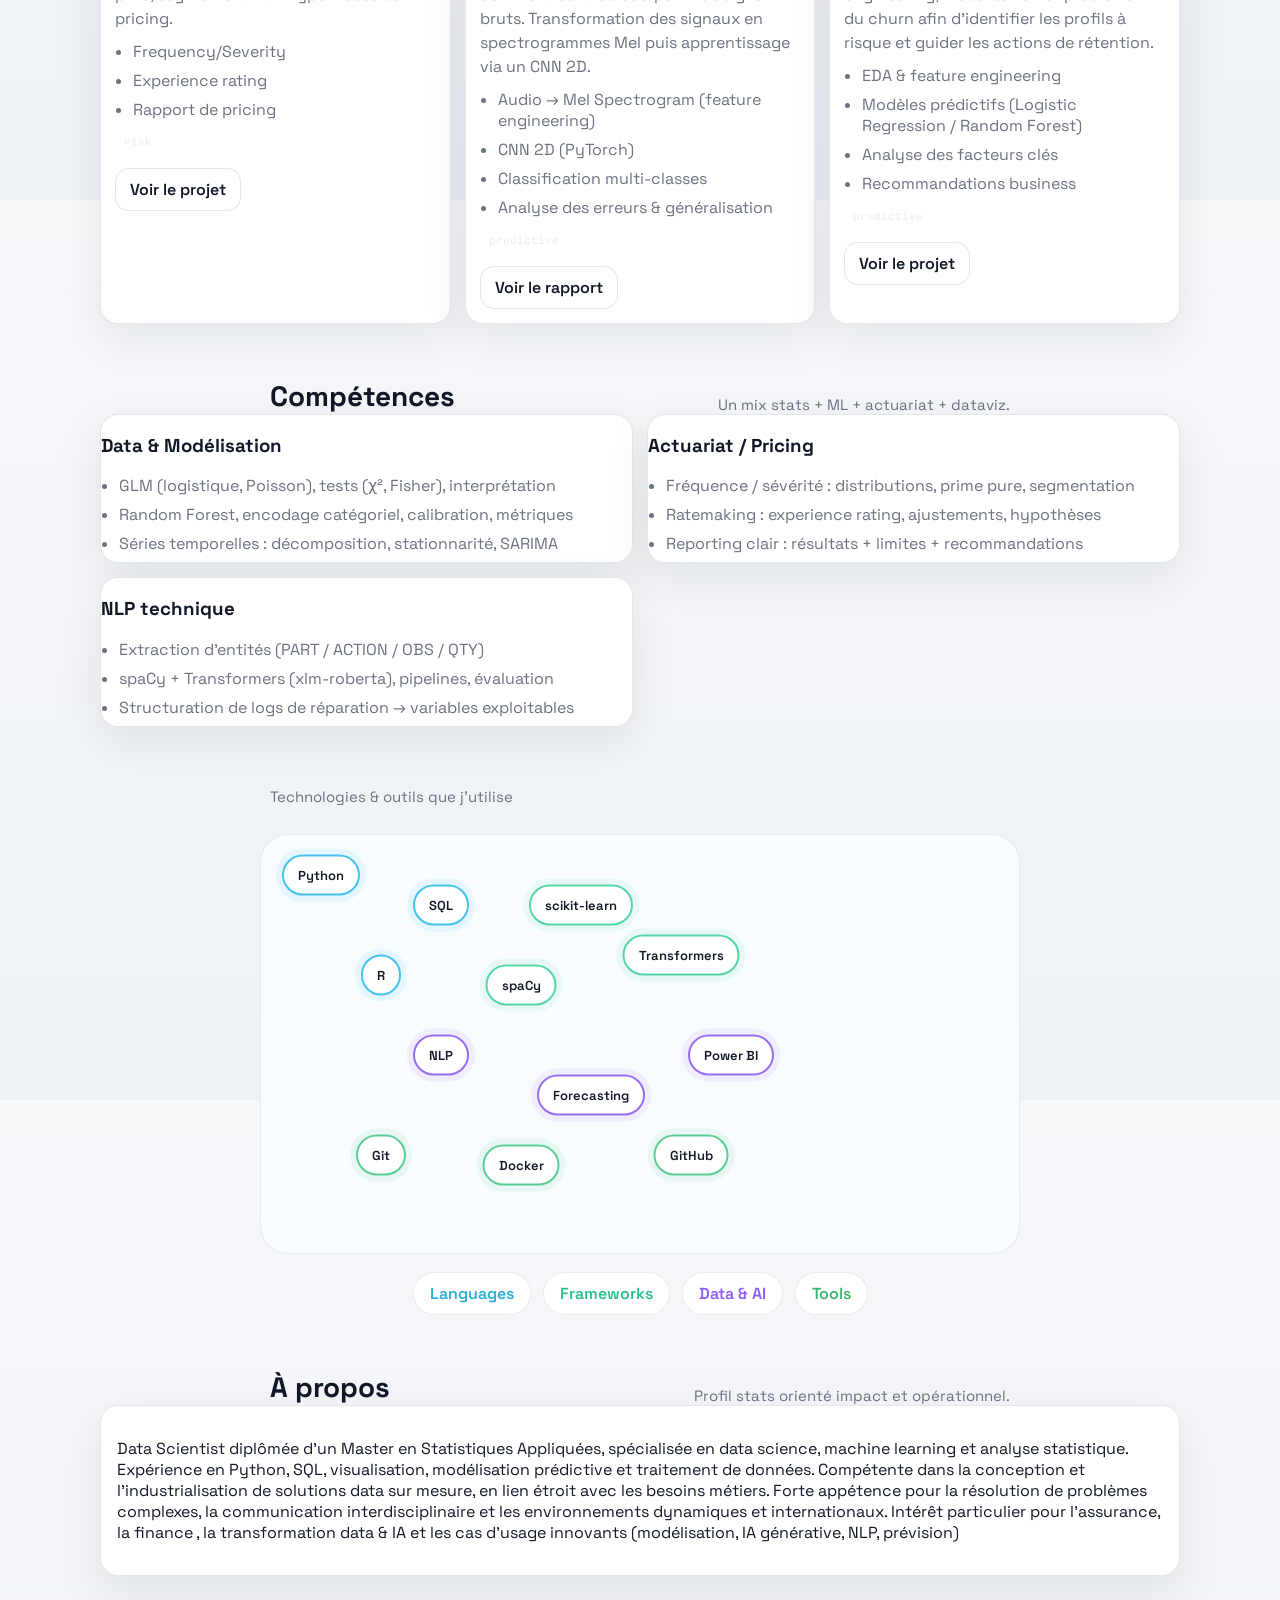
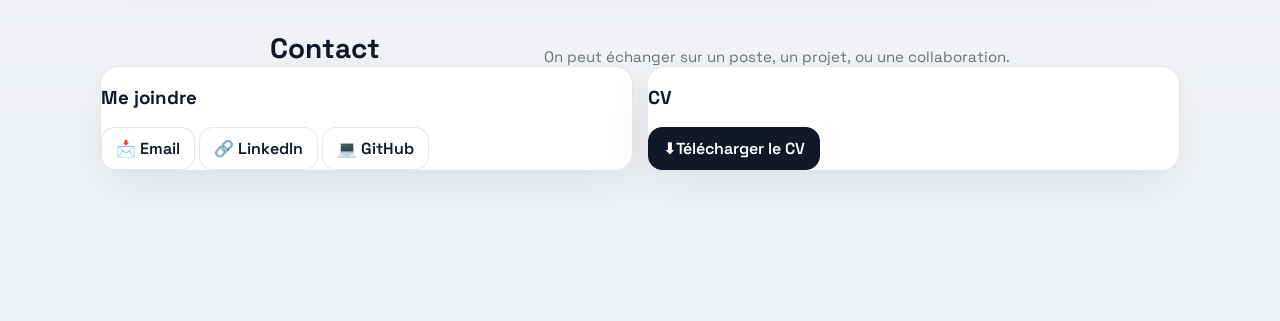
==== commit 76706129: "Update index.html" ====
--- a/index.html
+++ b/index.html
@@ -351,7 +351,7 @@
           <h3 data-i18n="contact_reach_title">Me joindre</h3>
           <!--<p class="muted" data-i18n="contact_reach_sub">Remplace les liens ci-dessous par les tiens :</p>-->
           <div class="contact-links">
-            <a class="btn btn-glass" href="mailto:audrey.muaka09@email.com">📩 Email</a>
+            <a class="btn btn-glass" href="mailto:audrey.muaka09@gmail.com">📩 Email</a>
             <a class="btn btn-glass" href="https://www.linkedin.com/in/audreyy761b5" target="_blank" rel="noreferrer">🔗 LinkedIn</a>
             <a class="btn btn-glass" href="https://github.com/admmuaka" target="_blank" rel="noreferrer">💻 GitHub</a>
           </div>
